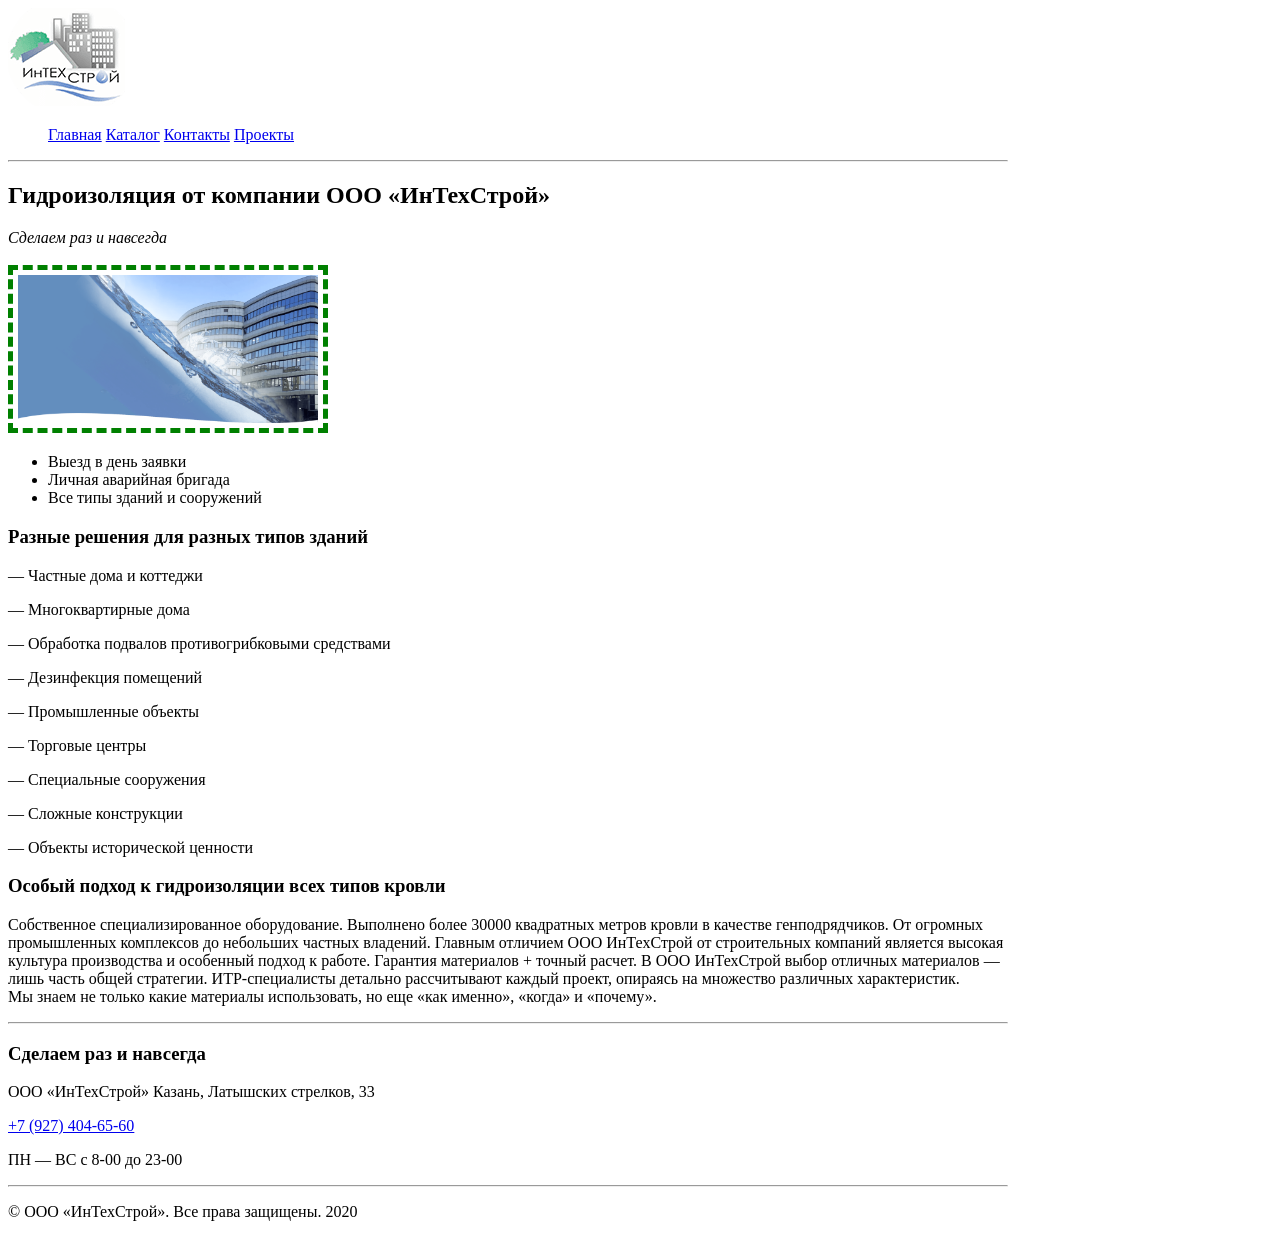
==== index.html @ 61615c21 "lesson02" ====
<!DOCTYPE html>
<html lang="ru">

<head>
    <meta charset="UTF-8">
    <title>ИнТехСтрой - Главная</title>
    <link rel="shortcut icon" href="img/sn_logo.png">
</head>

<body style="max-width: 1000px">
    <header class="header">
        <a href="https://pro-gidroizolyaciya.ru/" target="_blank"><img src="img/sn_logo.png" title="Компания ИнТехСтрой" alt="Компания ИнТехСтрой"></a>
        <ul>
            <li3><a href="index.html">Главная</a></li3>
            <li3><a href="catalogue.html">Каталог</a></li3>
            <li3><a href="contacts.html">Контакты</a></li3>
            <li3><a href="https://r.a7e.ru/" target="_blank">Проекты</a></li3>
        </ul>
        <hr>
    </header>
    <section class="gidro">
        <h1>Гидроизоляция от компании ООО &laquo;ИнТехСтрой&raquo;</h1>
        <i>Сделаем раз и навсегда</i><br><br>
        <a href="img/bg_header.png" target="_blank"><img src="img/bg_header.png" alt="gidro" width="300px" style="border: 5px green dashed; padding: 5px"></a>
        <ul>
            <li>Выезд в&nbsp;день заявки</li>
            <li>Личная аварийная бригада</li>
            <li>Все типы зданий и&nbsp;сооружений</li>
        </ul>
    </section>
    <section class="decisions">
        <h3>Разные решения для разных типов зданий</h3>
        <p>&mdash;&nbsp;Частные дома и&nbsp;коттеджи</p>
        <p>&mdash;&nbsp;Многоквартирные дома</p>
        <p>&mdash;&nbsp;Обработка подвалов противогрибковыми средствами</p>
        <p>&mdash;&nbsp;Дезинфекция помещений</p>
        <p>&mdash;&nbsp;Промышленные объекты</p>
        <p>&mdash;&nbsp;Торговые центры</p>
        <p>&mdash;&nbsp;Специальные сооружения</p>
        <p>&mdash;&nbsp;Сложные конструкции</p>
        <p>&mdash;&nbsp;Объекты исторической ценности</p>
    </section>
    <section class="approach">
        <h3>Особый подход к&nbsp;гидроизоляции всех типов кровли</h3>
        <p>Собственное специализированное оборудование. Выполнено более 30000 квадратных метров кровли в&nbsp;качестве генподрядчиков. От&nbsp;огромных промышленных комплексов до&nbsp;небольших частных владений. Главным отличием ООО ИнТехСтрой от&nbsp;строительных компаний является высокая культура производства и&nbsp;особенный подход к&nbsp;работе. Гарантия материалов + точный расчет. В&nbsp;ООО ИнТехСтрой выбор отличных материалов&nbsp;&mdash; лишь часть общей стратегии. ИТР-специалисты детально рассчитывают каждый проект, опираясь на&nbsp;множество различных характеристик. Мы&nbsp;знаем не&nbsp;только какие материалы использовать, но&nbsp;еще &laquo;как именно&raquo;, &laquo;когда&raquo; и&nbsp;&laquo;почему&raquo;.</p>
    </section>
    <hr>
    <footer class="footer" id="6">
        <h3>Сделаем раз и&nbsp;навсегда</h3>
        <p>ООО &laquo;ИнТехСтрой&raquo; Казань, Латышских стрелков, 33</p> <a class="tel_number" href="tel:+7 (927) 404-65-60">+7 (927) 404-65-60</a>
        <p>ПН&nbsp;&mdash; ВС&nbsp;с&nbsp;8-00 до&nbsp;23-00</p>
        <hr>
        <p>&copy;&nbsp;ООО &laquo;ИнТехСтрой&raquo;. Все права защищены.&nbsp;2020</p>
    </footer>
</body>

</html>
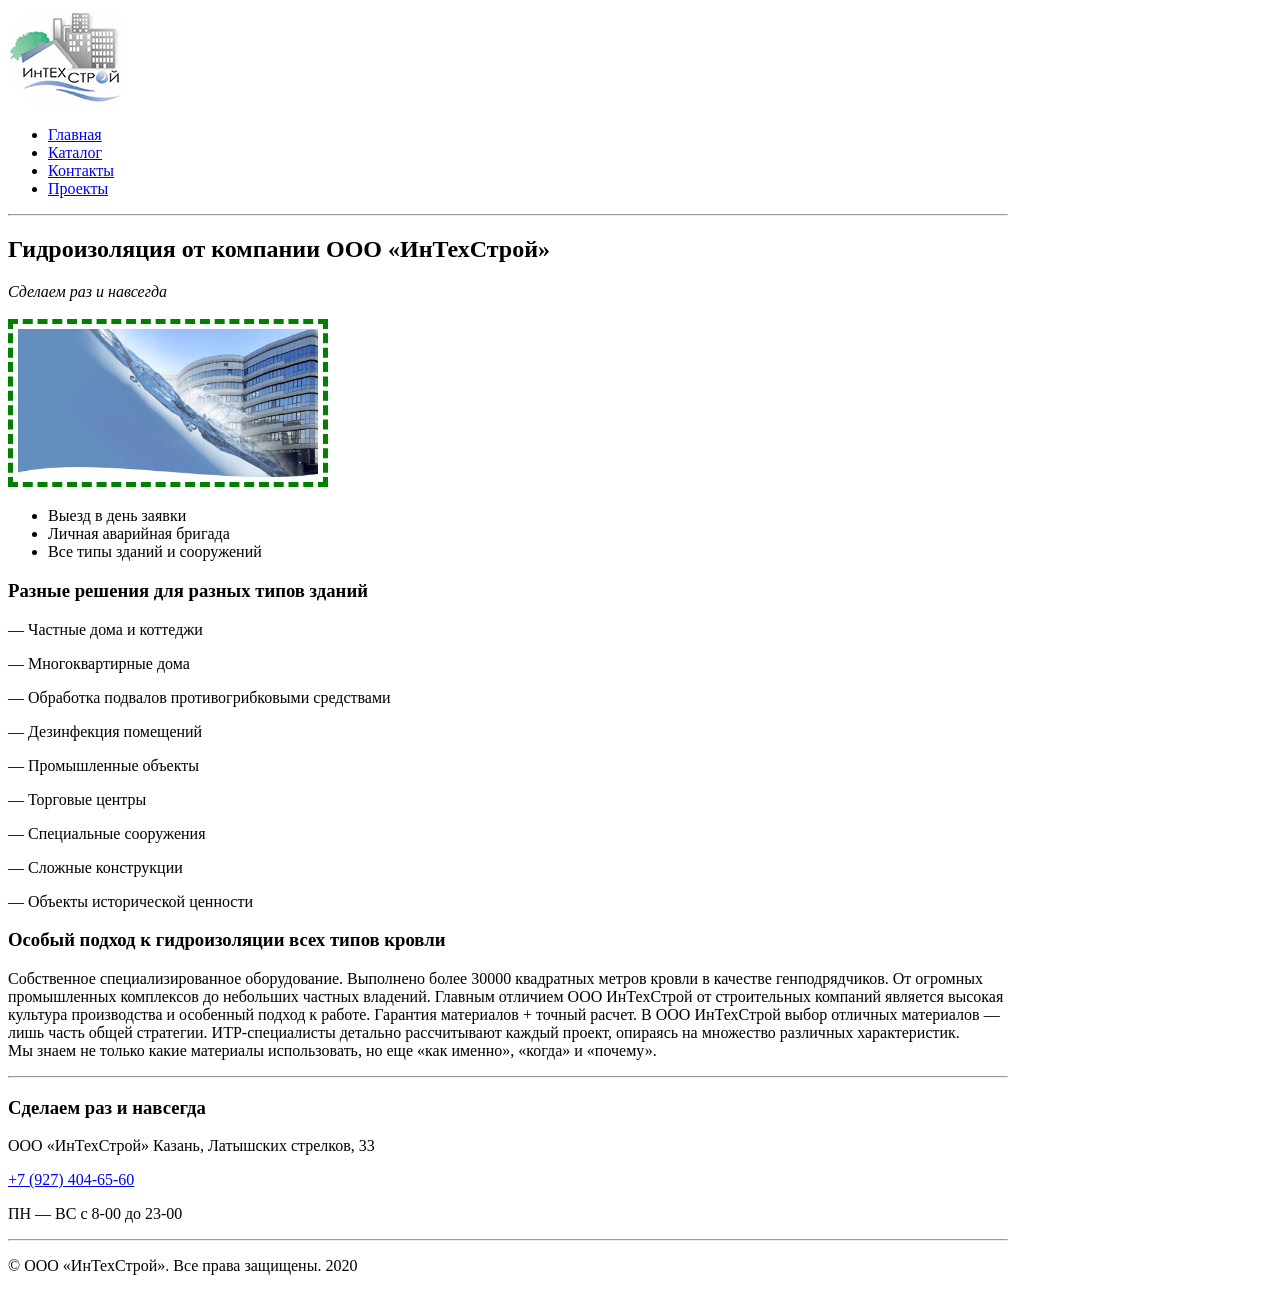
==== commit e8f2aab8: "tasks for lesson02" ====
--- a/index.html
+++ b/index.html
@@ -11,10 +11,10 @@
     <header class="header">
         <a href="https://pro-gidroizolyaciya.ru/" target="_blank"><img src="img/sn_logo.png" title="Компания ИнТехСтрой" alt="Компания ИнТехСтрой"></a>
         <ul>
-            <li3><a href="index.html">Главная</a></li3>
-            <li3><a href="catalogue.html">Каталог</a></li3>
-            <li3><a href="contacts.html">Контакты</a></li3>
-            <li3><a href="https://r.a7e.ru/" target="_blank">Проекты</a></li3>
+            <li><a href="index.html">Главная</a></li>
+            <li><a href="catalogue.html">Каталог</a></li>
+            <li><a href="contacts.html">Контакты</a></li>
+            <li><a href="https://r.a7e.ru/" target="_blank">Проекты</a></li>
         </ul>
         <hr>
     </header>
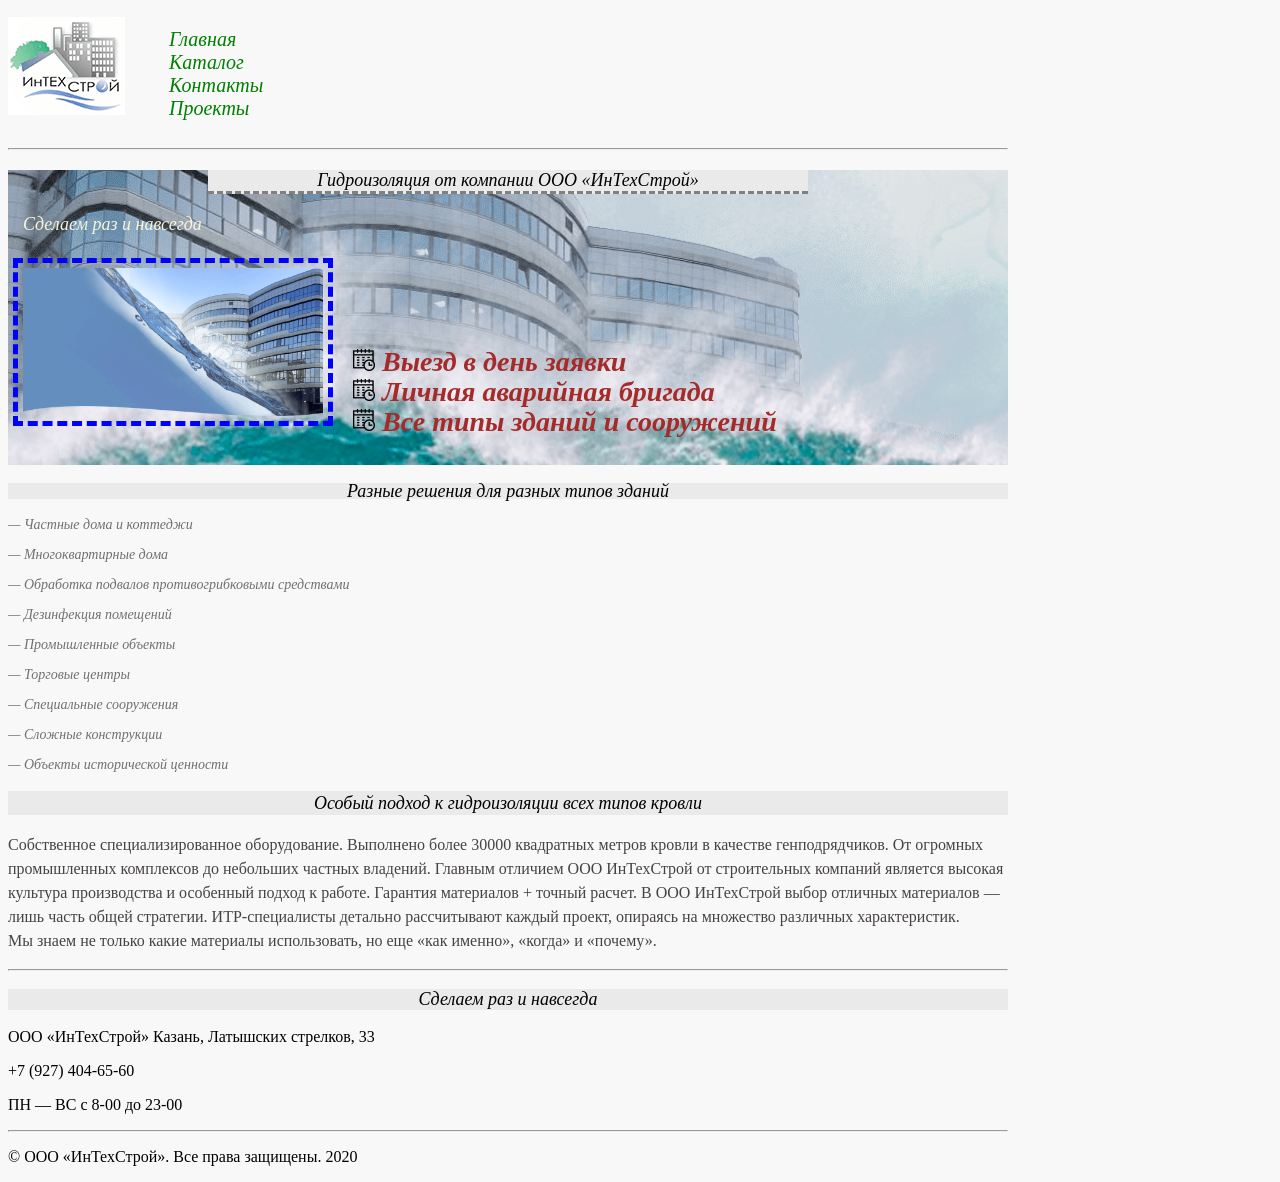
==== commit 351006c6: "tasks for lesson03" ====
--- a/index.html
+++ b/index.html
@@ -5,12 +5,13 @@
     <meta charset="UTF-8">
     <title>ИнТехСтрой - Главная</title>
     <link rel="shortcut icon" href="img/sn_logo.png">
+    <link rel="stylesheet" href="css/style.css">
 </head>
 
-<body style="max-width: 1000px">
+<body>
     <header class="header">
-        <a href="https://pro-gidroizolyaciya.ru/" target="_blank"><img src="img/sn_logo.png" title="Компания ИнТехСтрой" alt="Компания ИнТехСтрой"></a>
-        <ul>
+        <a class="logo" href="https://pro-gidroizolyaciya.ru/" target="_blank"><img src="img/sn_logo.png" title="Компания ИнТехСтрой" alt="Компания ИнТехСтрой"></a>
+        <ul class="menu">
             <li><a href="index.html">Главная</a></li>
             <li><a href="catalogue.html">Каталог</a></li>
             <li><a href="contacts.html">Контакты</a></li>
@@ -21,7 +22,7 @@
     <section class="gidro">
         <h1>Гидроизоляция от компании ООО &laquo;ИнТехСтрой&raquo;</h1>
         <i>Сделаем раз и навсегда</i><br><br>
-        <a href="img/bg_header.png" target="_blank"><img src="img/bg_header.png" alt="gidro" width="300px" style="border: 5px green dashed; padding: 5px"></a>
+        <a href="img/bg_header.png" target="_blank"><img src="img/bg_header.png" alt="gidro" width="300px" ></a>
         <ul>
             <li>Выезд в&nbsp;день заявки</li>
             <li>Личная аварийная бригада</li>
@@ -44,6 +45,7 @@
         <h3>Особый подход к&nbsp;гидроизоляции всех типов кровли</h3>
         <p>Собственное специализированное оборудование. Выполнено более 30000 квадратных метров кровли в&nbsp;качестве генподрядчиков. От&nbsp;огромных промышленных комплексов до&nbsp;небольших частных владений. Главным отличием ООО ИнТехСтрой от&nbsp;строительных компаний является высокая культура производства и&nbsp;особенный подход к&nbsp;работе. Гарантия материалов + точный расчет. В&nbsp;ООО ИнТехСтрой выбор отличных материалов&nbsp;&mdash; лишь часть общей стратегии. ИТР-специалисты детально рассчитывают каждый проект, опираясь на&nbsp;множество различных характеристик. Мы&nbsp;знаем не&nbsp;только какие материалы использовать, но&nbsp;еще &laquo;как именно&raquo;, &laquo;когда&raquo; и&nbsp;&laquo;почему&raquo;.</p>
     </section>
+
     <hr>
     <footer class="footer" id="6">
         <h3>Сделаем раз и&nbsp;навсегда</h3>
--- a/css/style.css
+++ b/css/style.css
@@ -0,0 +1,125 @@
+body {
+    max-width: 1000px;
+    background: #f8f8f8;
+}
+
+a {
+    text-decoration: none;
+    color: inherit
+}
+
+a:hover {
+    color: brown;
+    transition-duration: 0.3s;
+}
+
+.logo img {
+    background: white;
+}
+
+.menu {
+    color: green;
+    list-style-type: none;
+    font-family: fantasy;
+    font-style: italic;
+    font-size: 20px;
+    display: inline-block;
+}
+
+.gidro ul {
+    font-style: normal;
+}
+
+h1,
+h2,
+h3 {
+    color: black;
+    font-size: 18px;
+    font-style: italic;
+    font-weight: 400;
+    background: #eaeaea;
+    text-align: center;
+}
+
+
+img[alt="gidro"] {
+    border: 5px blue dashed;
+    padding: 5px;
+    height: 100%;
+    margin: 5px
+}
+
+.gidro {
+    background: url(../img/footer_bg.png) no-repeat -490px -450px fixed #E8E9E9;
+    width: 100%;
+}
+
+.gidro h1 {
+    border-bottom: 3px gray dashed;
+    width: 60%;
+    margin: 2% auto;
+}
+
+.gidro i {
+    font-size: 18px;
+    padding-left: 15px;
+    font-weight: 400;
+    color: beige;
+}
+
+.gidro ul {
+    display: inline-block;
+    color: brown;
+    font-size: 28px;
+    font-weight: 800;
+    font-style: italic;
+    line-height: 30px;
+    list-style-image: url(../img/timetable.png)
+}
+
+.decisions {
+    color: #707070;
+    font-size: 14px;
+    font-style: italic;
+    line-height: 16px;
+}
+
+.approach,
+.catalogue-page {
+    color: #484343;
+    font-size: 16px;
+    font-weight: 400;
+    line-height: 24px;
+    text-align: left;
+}
+
+input {
+    margin: 5px 0
+}
+
+input[type="text"] {
+    height: 1.5em;
+    width: 15em;
+}
+
+input[type="text"],
+textarea {
+    color: green;
+    font-size: 14px;
+    font-weight: 400;
+    line-height: 16px;
+    padding: 0.2em 0.3em;
+}
+
+.contacts {
+    background: white;
+}
+
+.catalogue div {
+    display: flex;
+    
+}
+
+.catalogue figure {
+    margin-left: 0;
+}
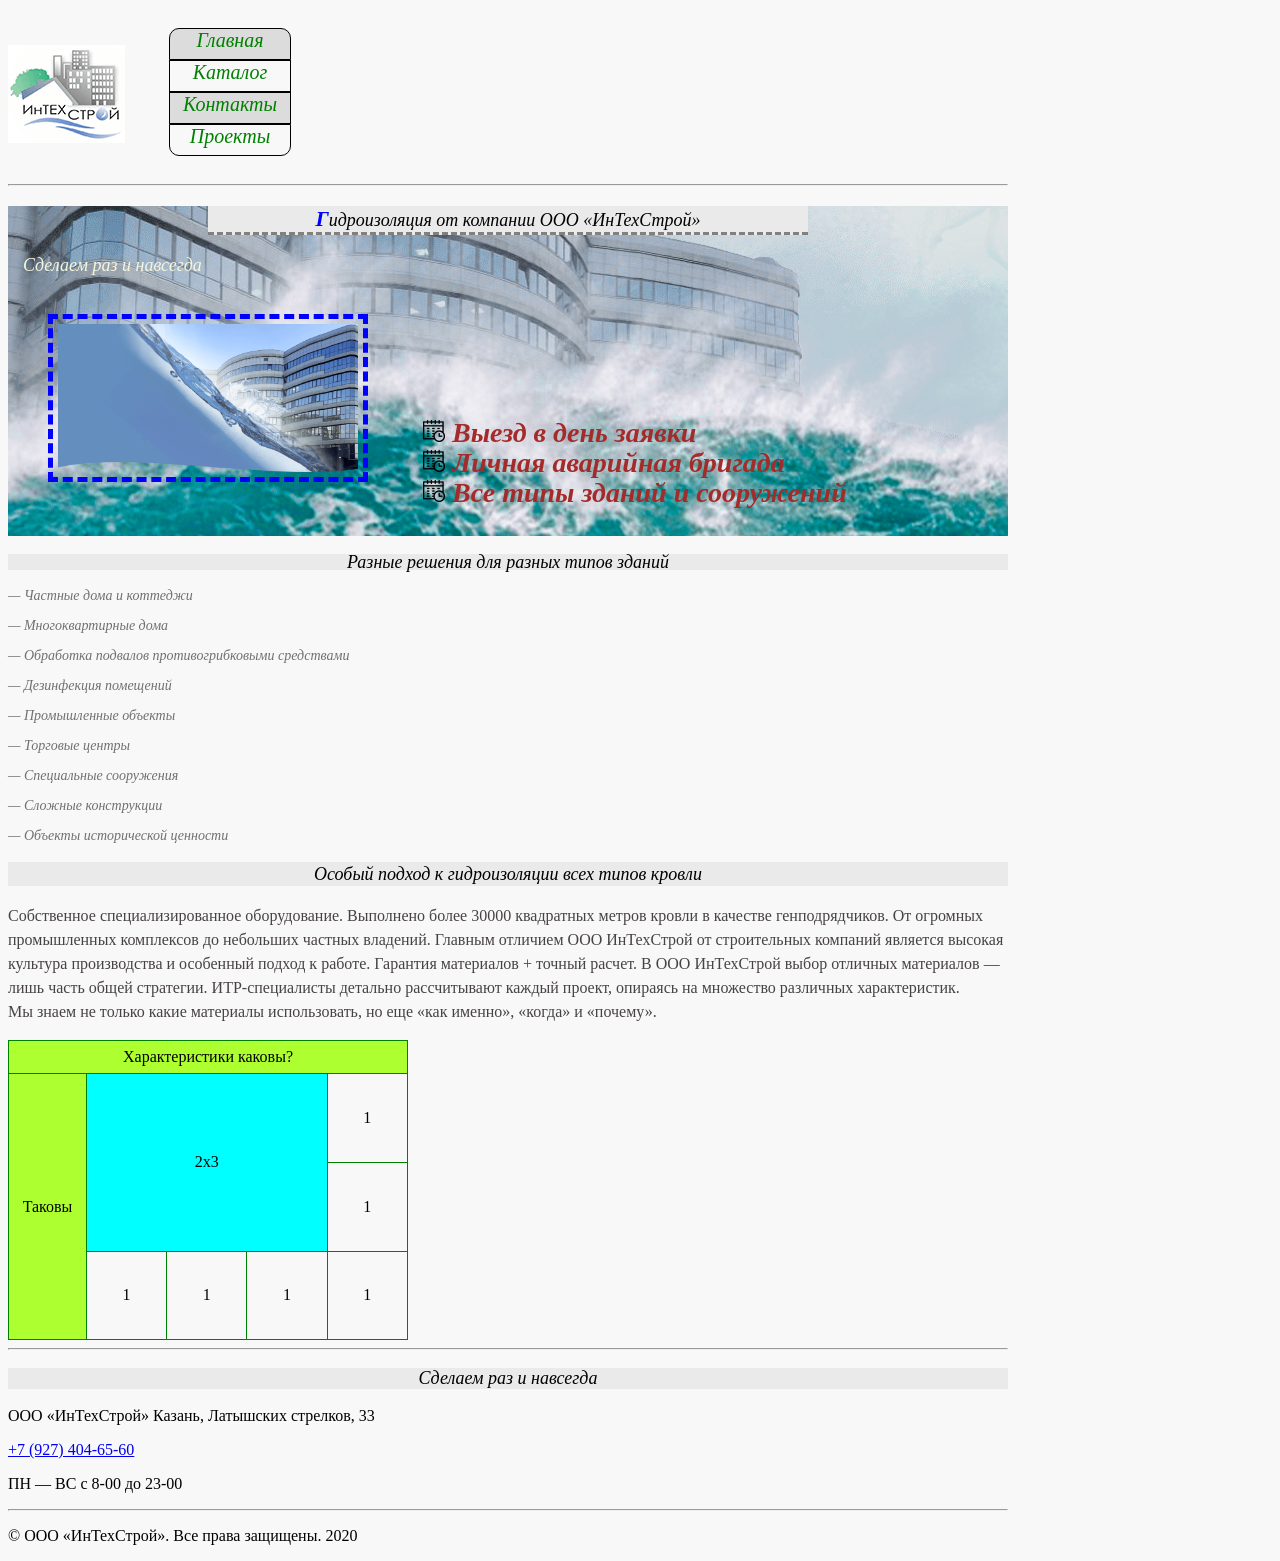
==== commit 8cc3f57a: "lesson04" ====
--- a/index.html
+++ b/index.html
@@ -20,8 +20,8 @@
         <hr>
     </header>
     <section class="gidro">
-        <h1>Гидроизоляция от компании ООО &laquo;ИнТехСтрой&raquo;</h1>
-        <i>Сделаем раз и навсегда</i><br><br>
+        <h1 class="text-decor">Гидроизоляция от компании ООО &laquo;ИнТехСтрой&raquo;</h1>
+        <i class="text-decor">Сделаем раз и навсегда</i><br><br>
         <a href="img/bg_header.png" target="_blank"><img src="img/bg_header.png" alt="gidro" width="300px" ></a>
         <ul>
             <li>Выезд в&nbsp;день заявки</li>
@@ -45,6 +45,27 @@
         <h3>Особый подход к&nbsp;гидроизоляции всех типов кровли</h3>
         <p>Собственное специализированное оборудование. Выполнено более 30000 квадратных метров кровли в&nbsp;качестве генподрядчиков. От&nbsp;огромных промышленных комплексов до&nbsp;небольших частных владений. Главным отличием ООО ИнТехСтрой от&nbsp;строительных компаний является высокая культура производства и&nbsp;особенный подход к&nbsp;работе. Гарантия материалов + точный расчет. В&nbsp;ООО ИнТехСтрой выбор отличных материалов&nbsp;&mdash; лишь часть общей стратегии. ИТР-специалисты детально рассчитывают каждый проект, опираясь на&nbsp;множество различных характеристик. Мы&nbsp;знаем не&nbsp;только какие материалы использовать, но&nbsp;еще &laquo;как именно&raquo;, &laquo;когда&raquo; и&nbsp;&laquo;почему&raquo;.</p>
     </section>
+    <section>
+        <table class="table">
+            <tr>
+                <td class="table-menu" colspan="5">Характеристики каковы?</td>
+            </tr>
+            <tr>
+                <td class="table-vmenu" rowspan="3">Таковы</td>
+                <td class="table-merge" colspan="3" rowspan="2">2x3</td>
+                <td>1</td>
+            </tr>
+            <tr>
+                <td>1</td>
+            </tr>
+            <tr>
+                <td>1</td>
+                <td>1</td>
+                <td>1</td>
+                <td>1</td>
+            </tr>
+        </table>
+    </section>
 
     <hr>
     <footer class="footer" id="6">
--- a/css/style.css
+++ b/css/style.css
@@ -3,32 +3,72 @@
     background: #f8f8f8;
 }
 
-a {
-    text-decoration: none;
-    color: inherit
-}
-
-a:hover {
-    color: brown;
-    transition-duration: 0.3s;
-}
-
+
+/*Главная*/
 .logo img {
     background: white;
 }
 
 .menu {
     color: green;
-    list-style-type: none;
     font-family: fantasy;
     font-style: italic;
     font-size: 20px;
     display: inline-block;
 }
 
-.gidro ul {
-    font-style: normal;
-}
+.menu li {
+    width: 120px;
+    height: 30px;
+    list-style-type: none;
+    border: 1px solid #000;
+    text-align: center;
+    transition-duration: 0.3s;
+}
+
+.menu li:first-child {
+    border-top-left-radius: 10px;
+    border-top-right-radius: 10px
+}
+
+.menu li:last-child {
+    border-bottom-left-radius: 10px;
+    border-bottom-right-radius: 10px
+}
+
+.menu li:nth-child(2n-1) {
+    background-color: gainsboro;
+}
+
+.menu li:hover {
+    background-color:antiquewhite;
+}
+
+.menu li:not(:last-child):hover::after {
+    content: " >>";
+    color: red;
+    font-size: 23px;
+}
+
+.menu li:last-child:hover::before {
+    content: " >>";
+    color: red;
+    font-size: 23px;
+}
+
+.menu li a, .catalogue figure a, .catalogue-page a {
+    text-decoration: none;
+    color: inherit;
+    transition-duration: 0.3s;
+}
+
+.menu li a:hover, .catalogue figure a:hover, .catalogue-page a:hover {
+    color: brown;
+}
+
+.menu li a:active, .catalogue figure a:active {
+    color: salmon
+} 
 
 h1,
 h2,
@@ -43,10 +83,16 @@
 
 
 img[alt="gidro"] {
-    border: 5px blue dashed;
+    outline: 5px blue dashed;
     padding: 5px;
     height: 100%;
-    margin: 5px
+    margin: 25px 45px;
+    transition: 0.1s;
+}
+
+.gidro img:hover {
+    transform: scale(1.2);
+    outline-width: 0px;
 }
 
 .gidro {
@@ -65,6 +111,12 @@
     padding-left: 15px;
     font-weight: 400;
     color: beige;
+}
+
+.text-decor::first-letter {
+    font-size: 22px;
+    color:blue;
+    font-weight: 800;
 }
 
 .gidro ul {
@@ -93,33 +145,84 @@
     text-align: left;
 }
 
-input {
+.table {
+    border: 1px solid red;
+    width: 400px;
+    height: 300px;
+    border-spacing: 10px;
+    border-collapse: collapse; /*при collapse spacing перествёт работать*/
+}
+
+.table td {
+    border: 1px solid green;
+    vertical-align: middle;
+    text-align: center;
+}
+
+.table-menu {
+    background-color: greenyellow;
+    height: 30px;
+}
+
+.table-vmenu {
+    background-color: greenyellow;
+    width: 75px;
+}
+.table-merge {
+    background-color:aqua;
+}
+/*Главная*/
+
+/*Каталог*/
+.catalogue div {
+    display: flex;
+}
+
+.catalogue figure {
+    margin-left: 0;
+}
+
+.catalogue img, .catalogue-page img {
+    outline: 5px solid green;
+    transition-duration: 0.2s;
+}
+
+.catalogue img:hover, .catalogue-page img:hover {
+    outline-width: 0;
+}
+
+.catalogue-page p::first-letter {
+    font-size: 22px;
+    color: brown;
+    font-weight: 800;
+}
+/*Каталог*/
+
+/*Контакты*/
+.contacts-user input {
     margin: 5px 0
 }
 
-input[type="text"] {
+.contacts-user input[type="text"] {
     height: 1.5em;
     width: 15em;
 }
 
-input[type="text"],
-textarea {
+.contacts-user input[type="text"],
+.contacts-user textarea {
     color: green;
     font-size: 14px;
     font-weight: 400;
     line-height: 16px;
     padding: 0.2em 0.3em;
+    text-transform: capitalize;
+}
+
+.contacts-user input[type="text"]:focus, .contacts-user textarea:focus {
+    background-color:aquamarine;
 }
 
 .contacts {
     background: white;
 }
-
-.catalogue div {
-    display: flex;
-    
-}
-
-.catalogue figure {
-    margin-left: 0;
-}+/*Контакты*/
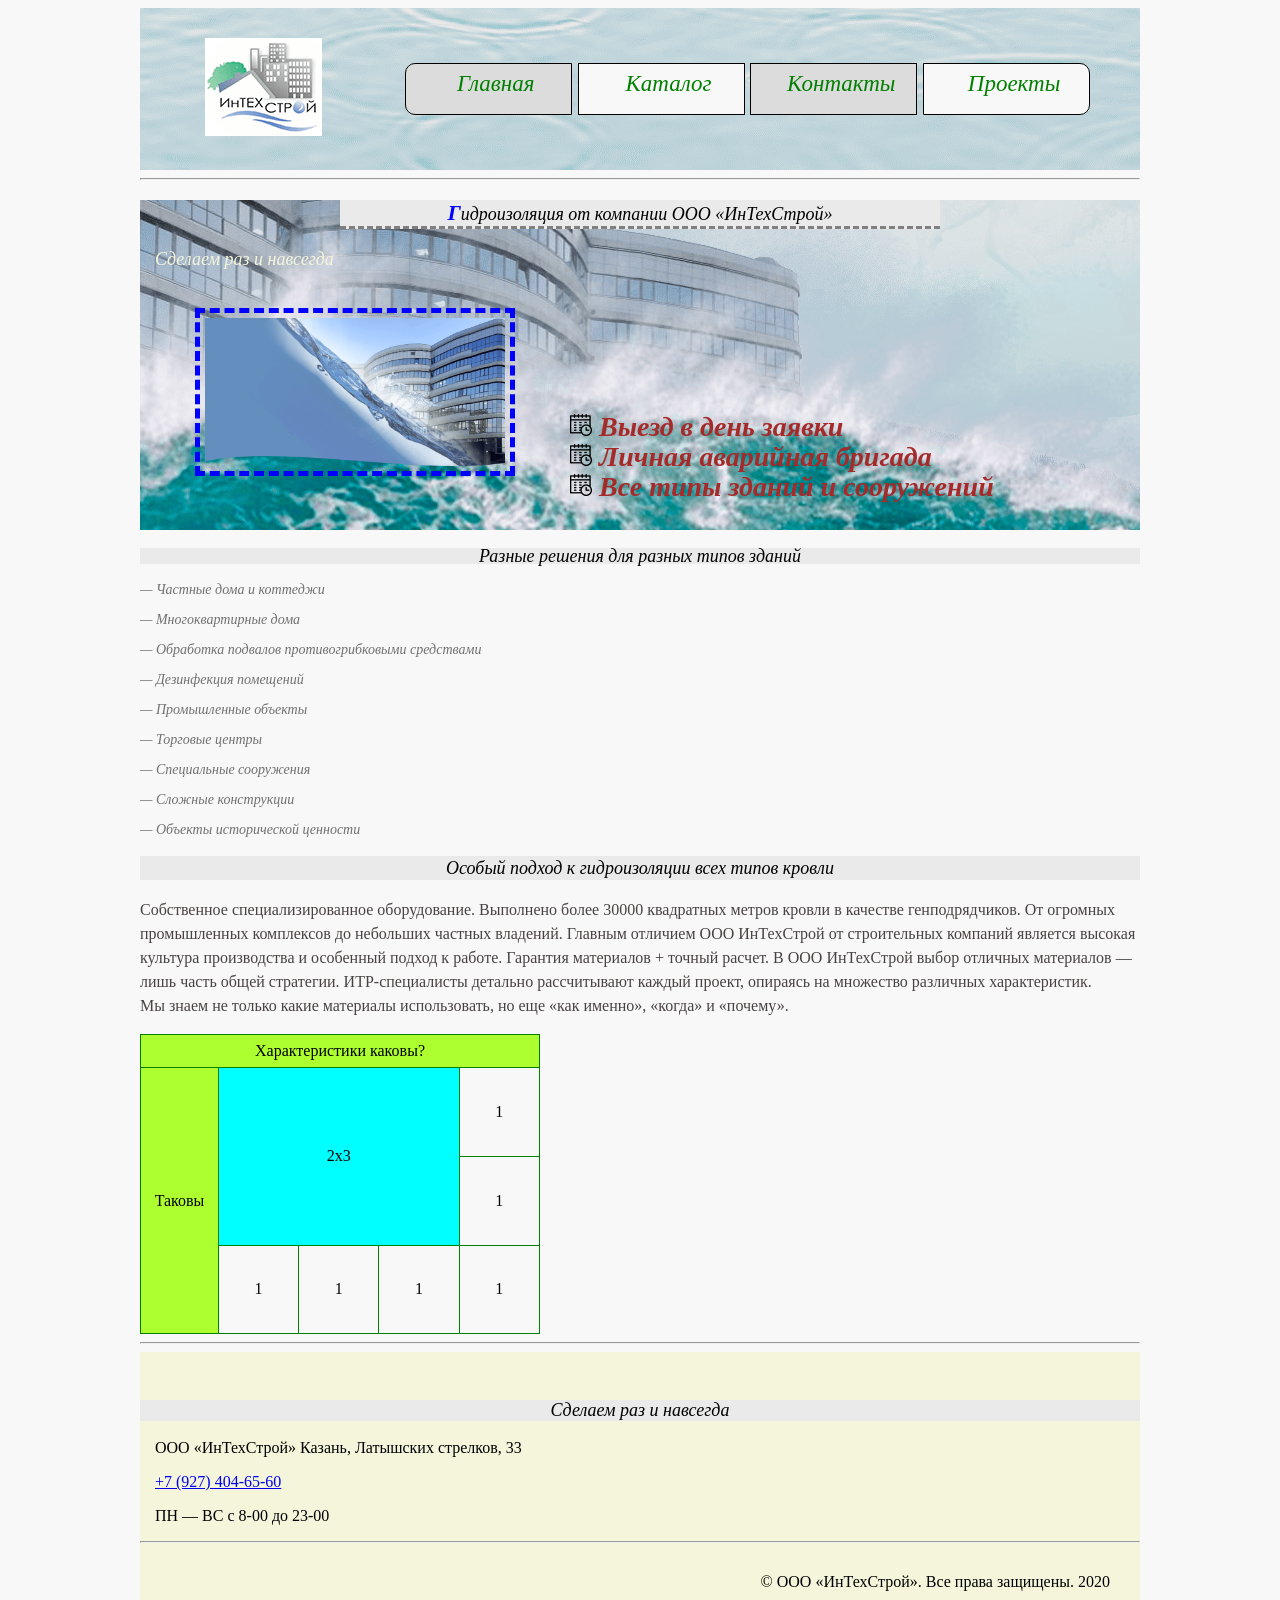
==== commit 1f931261: "lesson05" ====
--- a/index.html
+++ b/index.html
@@ -5,76 +5,89 @@
     <meta charset="UTF-8">
     <title>ИнТехСтрой - Главная</title>
     <link rel="shortcut icon" href="img/sn_logo.png">
-    <link rel="stylesheet" href="css/style.css">
+    <link rel="stylesheet" href="css/style.css?ver=5">
 </head>
 
 <body>
-    <header class="header">
-        <a class="logo" href="https://pro-gidroizolyaciya.ru/" target="_blank"><img src="img/sn_logo.png" title="Компания ИнТехСтрой" alt="Компания ИнТехСтрой"></a>
-        <ul class="menu">
-            <li><a href="index.html">Главная</a></li>
-            <li><a href="catalogue.html">Каталог</a></li>
-            <li><a href="contacts.html">Контакты</a></li>
-            <li><a href="https://r.a7e.ru/" target="_blank">Проекты</a></li>
-        </ul>
+    <div class="container">
+        <header class="header">
+            <a class="logo" href="https://pro-gidroizolyaciya.ru/" target="_blank"><img src="img/sn_logo.png" title="Компания ИнТехСтрой" alt="Компания ИнТехСтрой"></a>
+            <ul class="menu">
+                <li><a href="index.html">
+                        <div>Главная</div>
+                    </a></li>
+                <li><a href="catalogue.html">
+                        <div>Каталог</div>
+                    </a>
+                    <ul class="menu-add">
+                        <li><a href="catalogue/page-1.html">Межблочные швы</a></li>
+                        <li><a href="catalogue/page-2.html">Кирпичная кладка</a></li>
+                        <li><a href="catalogue/page-3.html">Ввод коммуникация</a></li>
+                    </ul>
+                </li>
+                <li><a href="contacts.html">
+                        <div>Контакты</div>
+                    </a></li>
+                <li><a href="https://r.a7e.ru/" target="_blank">
+                        <div>Проекты</div>
+                    </a></li>
+            </ul>
+        </header>
         <hr>
-    </header>
-    <section class="gidro">
-        <h1 class="text-decor">Гидроизоляция от компании ООО &laquo;ИнТехСтрой&raquo;</h1>
-        <i class="text-decor">Сделаем раз и навсегда</i><br><br>
-        <a href="img/bg_header.png" target="_blank"><img src="img/bg_header.png" alt="gidro" width="300px" ></a>
-        <ul>
-            <li>Выезд в&nbsp;день заявки</li>
-            <li>Личная аварийная бригада</li>
-            <li>Все типы зданий и&nbsp;сооружений</li>
-        </ul>
-    </section>
-    <section class="decisions">
-        <h3>Разные решения для разных типов зданий</h3>
-        <p>&mdash;&nbsp;Частные дома и&nbsp;коттеджи</p>
-        <p>&mdash;&nbsp;Многоквартирные дома</p>
-        <p>&mdash;&nbsp;Обработка подвалов противогрибковыми средствами</p>
-        <p>&mdash;&nbsp;Дезинфекция помещений</p>
-        <p>&mdash;&nbsp;Промышленные объекты</p>
-        <p>&mdash;&nbsp;Торговые центры</p>
-        <p>&mdash;&nbsp;Специальные сооружения</p>
-        <p>&mdash;&nbsp;Сложные конструкции</p>
-        <p>&mdash;&nbsp;Объекты исторической ценности</p>
-    </section>
-    <section class="approach">
-        <h3>Особый подход к&nbsp;гидроизоляции всех типов кровли</h3>
-        <p>Собственное специализированное оборудование. Выполнено более 30000 квадратных метров кровли в&nbsp;качестве генподрядчиков. От&nbsp;огромных промышленных комплексов до&nbsp;небольших частных владений. Главным отличием ООО ИнТехСтрой от&nbsp;строительных компаний является высокая культура производства и&nbsp;особенный подход к&nbsp;работе. Гарантия материалов + точный расчет. В&nbsp;ООО ИнТехСтрой выбор отличных материалов&nbsp;&mdash; лишь часть общей стратегии. ИТР-специалисты детально рассчитывают каждый проект, опираясь на&nbsp;множество различных характеристик. Мы&nbsp;знаем не&nbsp;только какие материалы использовать, но&nbsp;еще &laquo;как именно&raquo;, &laquo;когда&raquo; и&nbsp;&laquo;почему&raquo;.</p>
-    </section>
-    <section>
-        <table class="table">
-            <tr>
-                <td class="table-menu" colspan="5">Характеристики каковы?</td>
-            </tr>
-            <tr>
-                <td class="table-vmenu" rowspan="3">Таковы</td>
-                <td class="table-merge" colspan="3" rowspan="2">2x3</td>
-                <td>1</td>
-            </tr>
-            <tr>
-                <td>1</td>
-            </tr>
-            <tr>
-                <td>1</td>
-                <td>1</td>
-                <td>1</td>
-                <td>1</td>
-            </tr>
-        </table>
-    </section>
-
-    <hr>
-    <footer class="footer" id="6">
-        <h3>Сделаем раз и&nbsp;навсегда</h3>
-        <p>ООО &laquo;ИнТехСтрой&raquo; Казань, Латышских стрелков, 33</p> <a class="tel_number" href="tel:+7 (927) 404-65-60">+7 (927) 404-65-60</a>
-        <p>ПН&nbsp;&mdash; ВС&nbsp;с&nbsp;8-00 до&nbsp;23-00</p>
+        <section class="gidro">
+            <h1 class="text-decor">Гидроизоляция от компании ООО &laquo;ИнТехСтрой&raquo;</h1>
+            <i class="text-decor">Сделаем раз и навсегда</i><br><br>
+            <a href="img/bg_header.png" target="_blank"><img src="img/bg_header.png" alt="gidro" width="300px"></a>
+            <ul>
+                <li>Выезд в&nbsp;день заявки</li>
+                <li>Личная аварийная бригада</li>
+                <li>Все типы зданий и&nbsp;сооружений</li>
+            </ul>
+        </section>
+        <section class="decisions">
+            <h3>Разные решения для разных типов зданий</h3>
+            <p>&mdash;&nbsp;Частные дома и&nbsp;коттеджи</p>
+            <p>&mdash;&nbsp;Многоквартирные дома</p>
+            <p>&mdash;&nbsp;Обработка подвалов противогрибковыми средствами</p>
+            <p>&mdash;&nbsp;Дезинфекция помещений</p>
+            <p>&mdash;&nbsp;Промышленные объекты</p>
+            <p>&mdash;&nbsp;Торговые центры</p>
+            <p>&mdash;&nbsp;Специальные сооружения</p>
+            <p>&mdash;&nbsp;Сложные конструкции</p>
+            <p>&mdash;&nbsp;Объекты исторической ценности</p>
+        </section>
+        <section class="approach">
+            <h3>Особый подход к&nbsp;гидроизоляции всех типов кровли</h3>
+            <p>Собственное специализированное оборудование. Выполнено более 30000 квадратных метров кровли в&nbsp;качестве генподрядчиков. От&nbsp;огромных промышленных комплексов до&nbsp;небольших частных владений. Главным отличием ООО ИнТехСтрой от&nbsp;строительных компаний является высокая культура производства и&nbsp;особенный подход к&nbsp;работе. Гарантия материалов + точный расчет. В&nbsp;ООО ИнТехСтрой выбор отличных материалов&nbsp;&mdash; лишь часть общей стратегии. ИТР-специалисты детально рассчитывают каждый проект, опираясь на&nbsp;множество различных характеристик. Мы&nbsp;знаем не&nbsp;только какие материалы использовать, но&nbsp;еще &laquo;как именно&raquo;, &laquo;когда&raquo; и&nbsp;&laquo;почему&raquo;.</p>
+        </section>
+        <section>
+            <table class="table">
+                <tr>
+                    <td class="table-menu" colspan="5">Характеристики каковы?</td>
+                </tr>
+                <tr>
+                    <td class="table-vmenu" rowspan="3">Таковы</td>
+                    <td class="table-merge" colspan="3" rowspan="2">2x3</td>
+                    <td>1</td>
+                </tr>
+                <tr>
+                    <td>1</td>
+                </tr>
+                <tr>
+                    <td>1</td>
+                    <td>1</td>
+                    <td>1</td>
+                    <td>1</td>
+                </tr>
+            </table>
+        </section>
         <hr>
-        <p>&copy;&nbsp;ООО &laquo;ИнТехСтрой&raquo;. Все права защищены.&nbsp;2020</p>
-    </footer>
-</body>
-
-</html>
+        <footer class="footer" id="6">
+            <h3>Сделаем раз и&nbsp;навсегда</h3>
+            <p>ООО &laquo;ИнТехСтрой&raquo; Казань, Латышских стрелков, 33</p> <a class="tel_number" href="tel:+7 (927) 404-65-60">+7 (927) 404-65-60</a>
+            <p>ПН&nbsp;&mdash; ВС&nbsp;с&nbsp;8-00 до&nbsp;23-00</p>
+            <hr>
+            <p class="footer-copy">&copy;&nbsp;ООО &laquo;ИнТехСтрой&raquo;. Все права защищены.&nbsp;2020</p>
+        </footer>
+    </div>
+</body></html>
--- a/css/style.css
+++ b/css/style.css
@@ -1,56 +1,111 @@
 body {
+    background: #f8f8f8;
+}
+
+.container {
     max-width: 1000px;
-    background: #f8f8f8;
-}
-
+    margin: 0 auto;
+    position: relative;
+}
 
 /*Главная*/
+.header {
+    display: flex;
+    box-sizing: border-box;
+    align-items: center;
+    justify-content: space-between;
+    padding: 3% 5%;
+    background: url(../img/gallery_bg.png) no-repeat -400px -410px fixed #E8E9E9;
+    width: 100%;
+    
+}
+
+.footer {
+    padding: 3% 0;
+    background-color:beige ;
+}
+
+.footer p, a {
+    margin-left: 15px
+}
+
+.footer-copy {
+    text-align: right;
+    margin: 3% 3% 0 0;
+}
+
+.logo {
+    display: inline-block;
+}
 .logo img {
     background: white;
+    transition: 0.3s;
+}
+
+.logo img:hover {
+    transform: scale(1.1);
+    border-radius: 25px;
 }
 
 .menu {
     color: green;
     font-family: fantasy;
     font-style: italic;
-    font-size: 20px;
-    display: inline-block;
+    font-size: 23px;
+    display: inline-block;
+    position: relative;
+    padding: 0;
 }
 
 .menu li {
-    width: 120px;
-    height: 30px;
     list-style-type: none;
     border: 1px solid #000;
     text-align: center;
     transition-duration: 0.3s;
+    display: inline-block;
+    padding: 0;
+}
+
+.menu li a {
+    display: inline-block;
+    width: 150px;
+    height: 50px;
+}
+
+.menu li a div {
+    padding-top: 7px;
+    display: inline-block
 }
 
 .menu li:first-child {
     border-top-left-radius: 10px;
-    border-top-right-radius: 10px
+    border-bottom-left-radius: 10px;
 }
 
 .menu li:last-child {
-    border-bottom-left-radius: 10px;
-    border-bottom-right-radius: 10px
+    border-bottom-right-radius: 10px;
+    border-top-right-radius: 10px;
 }
 
 .menu li:nth-child(2n-1) {
     background-color: gainsboro;
 }
 
+.menu li:nth-child(2n) {
+    background-color: #f8f8f8;
+}
+
 .menu li:hover {
     background-color:antiquewhite;
 }
 
-.menu li:not(:last-child):hover::after {
+.menu li:not(:last-child):hover div::after {
     content: " >>";
     color: red;
     font-size: 23px;
 }
 
-.menu li:last-child:hover::before {
+.menu li:last-child:hover div::before {
     content: " >>";
     color: red;
     font-size: 23px;
@@ -69,6 +124,25 @@
 .menu li a:active, .catalogue figure a:active {
     color: salmon
 } 
+
+.menu-add {
+    display: none;
+    position: absolute;
+    left: 0;
+}
+
+.menu-add li {
+    margin-top: 5px;
+}
+
+.menu-add li a {
+    width: 60%;
+    height: auto;
+}
+
+.menu li:nth-child(2):hover .menu-add {
+    display: block;
+}
 
 h1,
 h2,
@@ -176,10 +250,13 @@
 /*Каталог*/
 .catalogue div {
     display: flex;
+    justify-content: space-around;
 }
 
 .catalogue figure {
-    margin-left: 0;
+    margin: 0;
+    display: inline-block;
+    width: 100%;
 }
 
 .catalogue img, .catalogue-page img {
@@ -196,11 +273,35 @@
     color: brown;
     font-weight: 800;
 }
+
+.catalogue-page img {
+    float: left;
+    margin: 3%;
+}
+
+.catalogue-page button {
+    padding: 5px 10px;
+    border-radius: 5px;
+}
+
+.catalogue-page button:hover{
+    background-color: brown;
+}
+
+.catalogue-page button:active{
+    background: red;
+    font-weight: 600;
+}
+
+hr {
+    clear: both
+}
 /*Каталог*/
 
 /*Контакты*/
 .contacts-user input {
-    margin: 5px 0
+    margin: 5px 0;
+    border-radius: 7px;
 }
 
 .contacts-user input[type="text"] {
@@ -225,4 +326,9 @@
 .contacts {
     background: white;
 }
+
+.contacts iframe {
+    width: 100%;
+    height: 374px;
+}
 /*Контакты*/
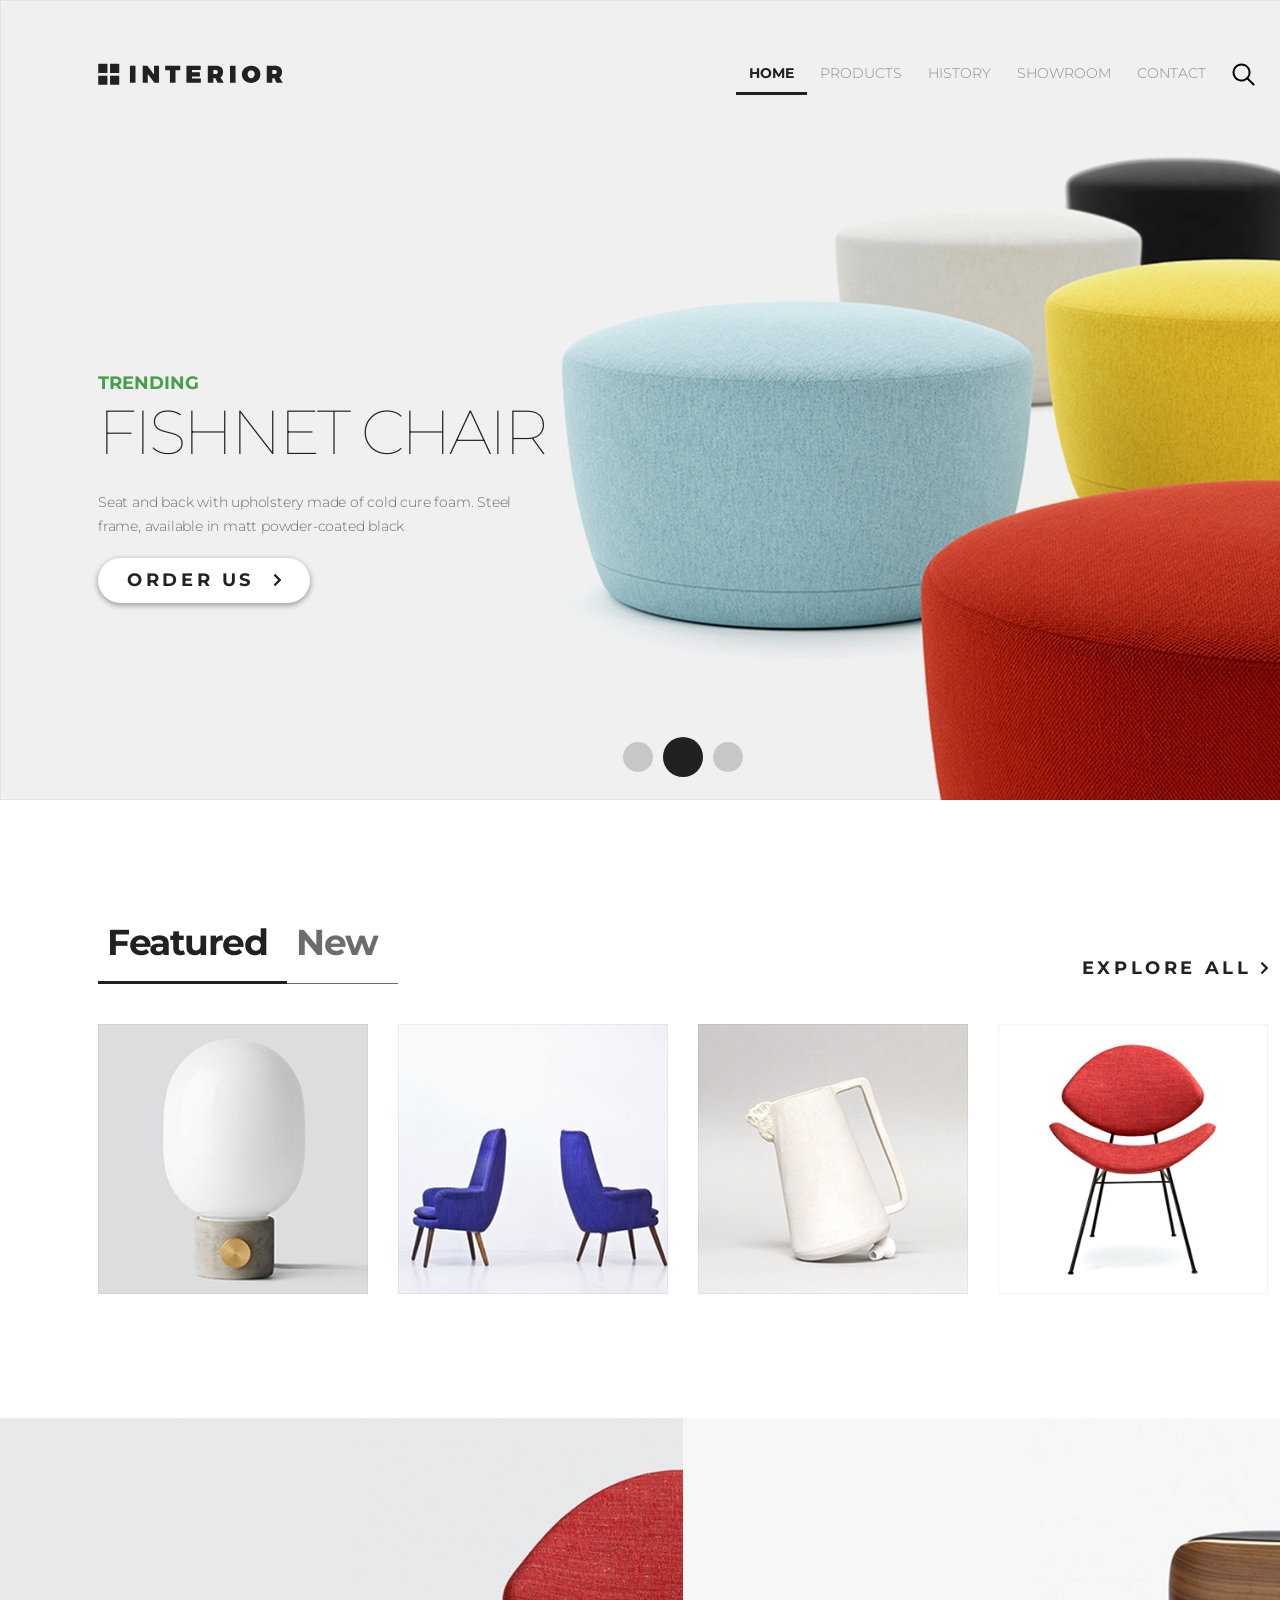
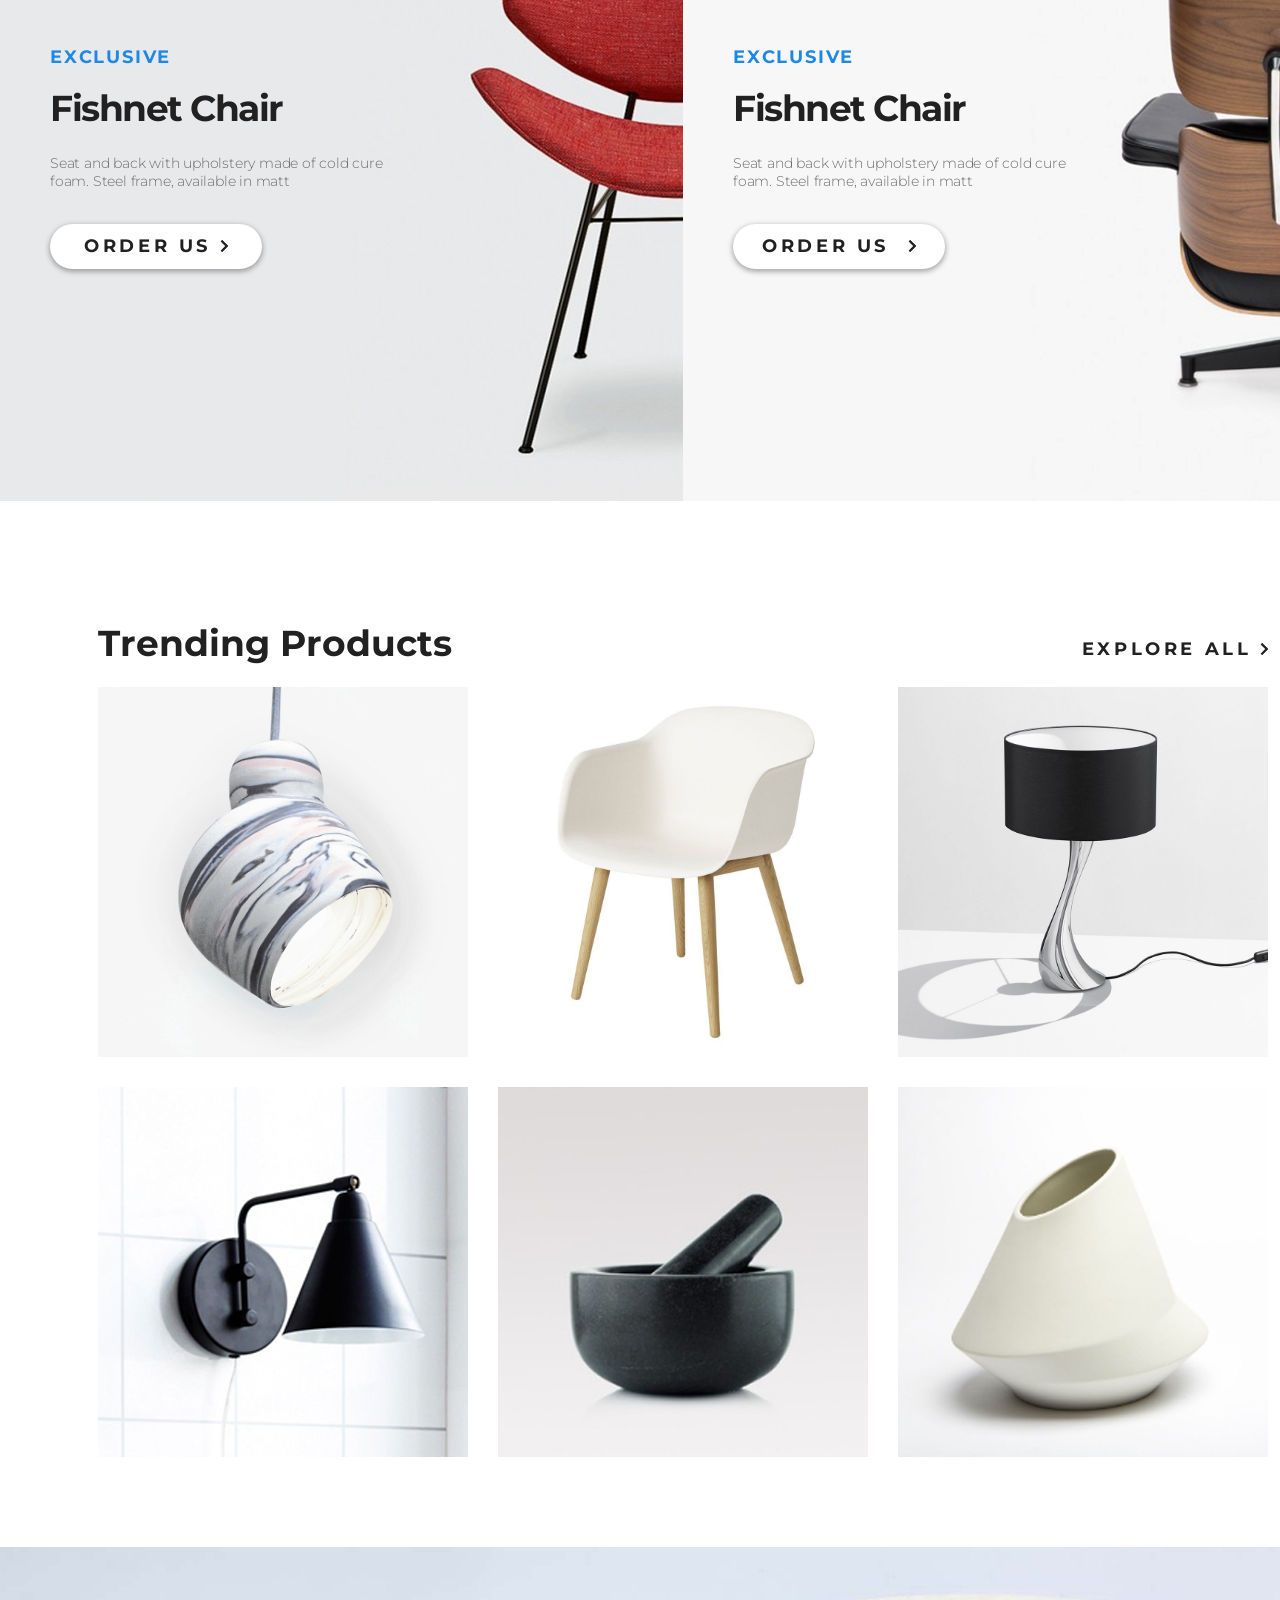
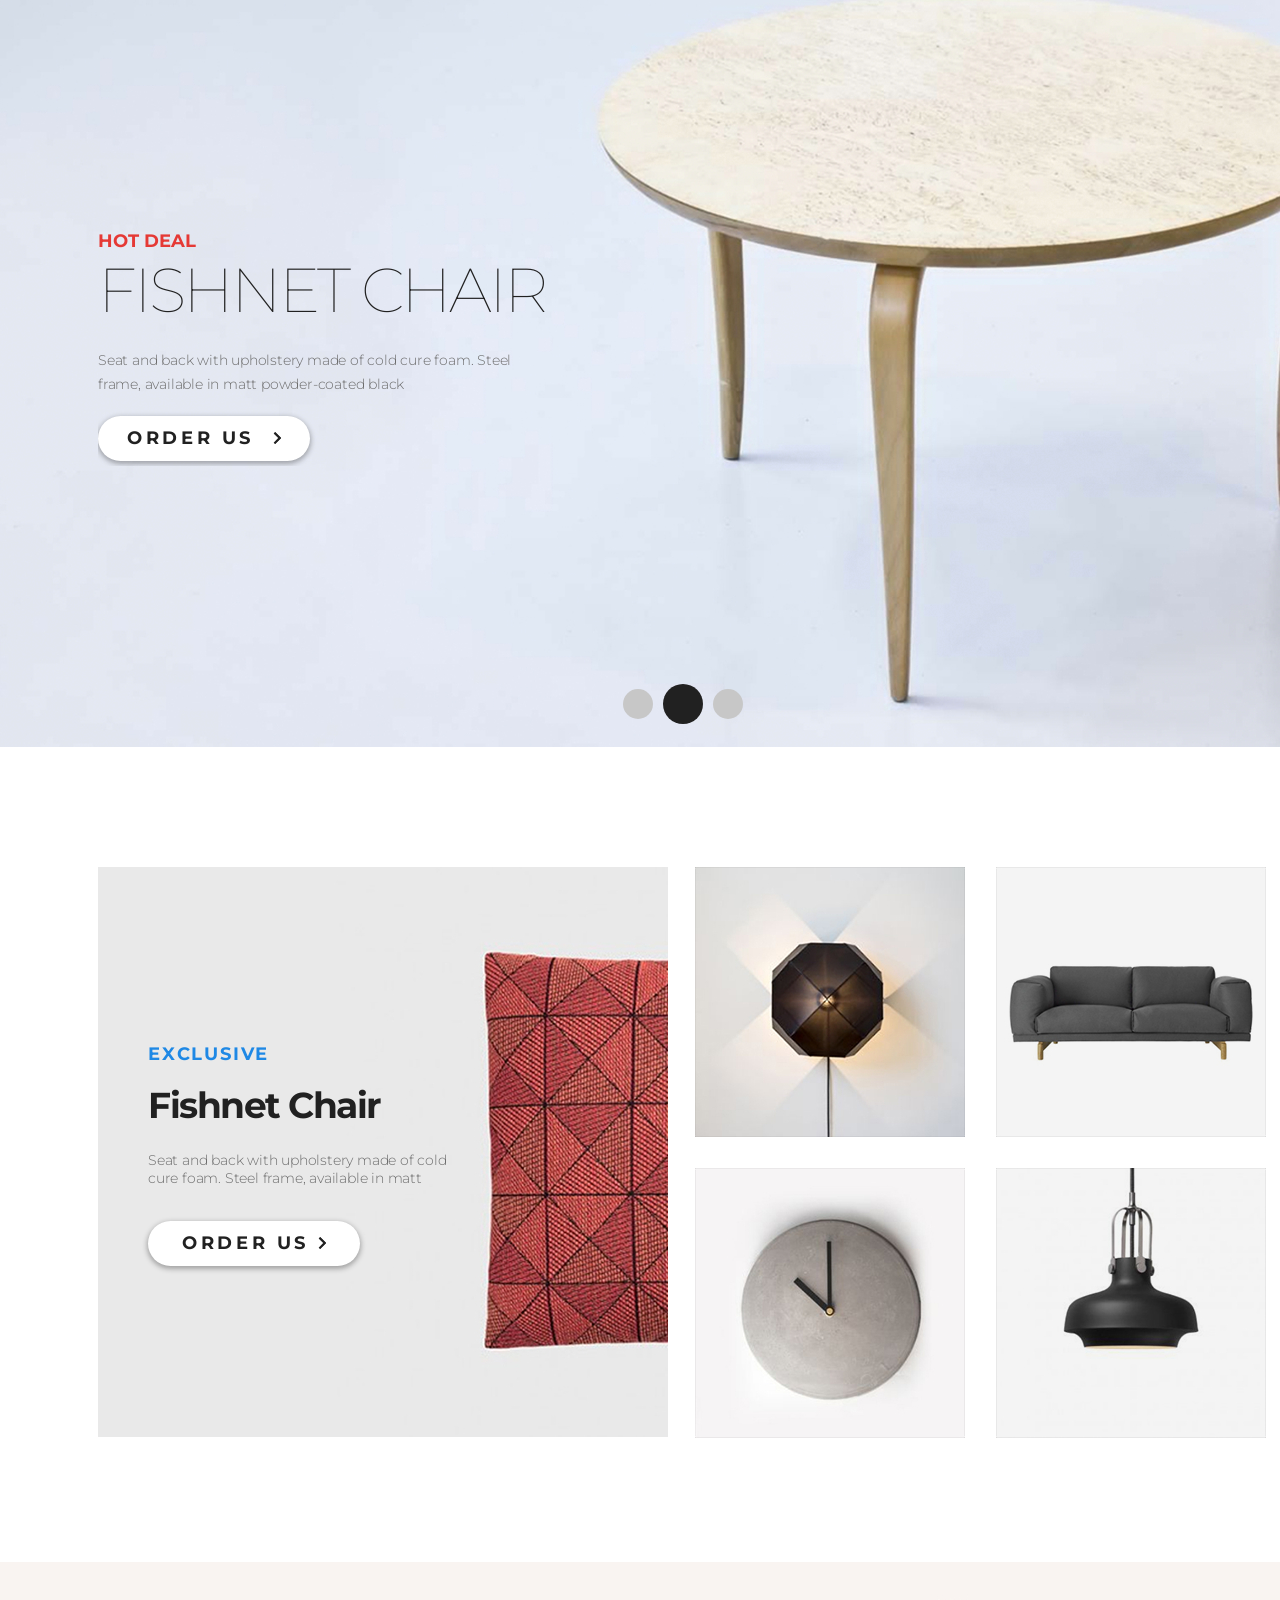
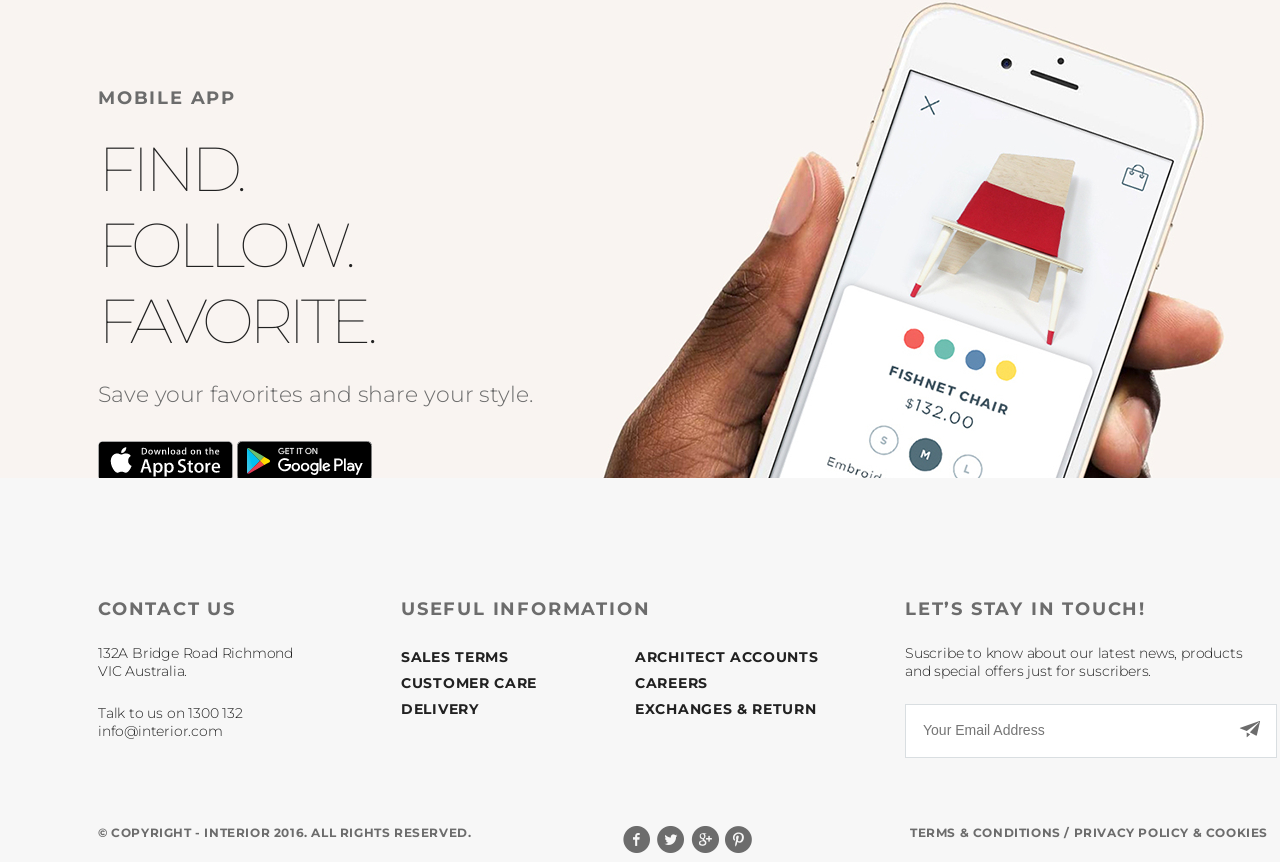
==== commit e0da5375: "tasks for lesson06" ====
--- a/index.html
+++ b/index.html
@@ -1,93 +1,181 @@
 <!DOCTYPE html>
-<html lang="ru">
+<html lang="en">
 
 <head>
     <meta charset="UTF-8">
-    <title>ИнТехСтрой - Главная</title>
-    <link rel="shortcut icon" href="img/sn_logo.png">
-    <link rel="stylesheet" href="css/style.css?ver=5">
+    <title>INTERIOR</title>
+    <link href="https://fonts.googleapis.com/css2?family=Montserrat:wght@100;300;400;700&display=swap" rel="stylesheet">
+    <link rel="stylesheet" href="fonts/icomoon/style.css">
+    <link rel="stylesheet" href="css/style.css">
+    <link rel="shortcut icon" href="img/product-41.jpg">
 </head>
 
 <body>
     <div class="container">
-        <header class="header">
-            <a class="logo" href="https://pro-gidroizolyaciya.ru/" target="_blank"><img src="img/sn_logo.png" title="Компания ИнТехСтрой" alt="Компания ИнТехСтрой"></a>
-            <ul class="menu">
-                <li><a href="index.html">
-                        <div>Главная</div>
+        <section class="slider padding-site">
+            <header class="header">
+                <a href="index.html"><img class="logo" src="img/logo.svg" alt="logo"></a>
+                <ul class="menu clearfix">
+                    <li class="menu_list"><a href="#" class="menu_link menu_link__aktive">HOME</a></li>
+                    <li class="menu_list"><a href="#" class="menu_link">PRODUCTS</a></li>
+                    <li class="menu_list"><a href="#" class="menu_link">HISTORY</a></li>
+                    <li class="menu_list"><a href="#" class="menu_link">SHOWROOM</a></li>
+                    <li class="menu_list"><a href="#" class="menu_link">CONTACT</a></li>
+                    <li class="menu_list"><a href="#" class="menu_link"><img src="img/search.svg" alt=""></a></li>
+                </ul>
+            </header>
+            <div class="slider_text">
+                <p class="slider_trending">TRENDING</p>
+                <h2 class="slider_h2">Fishnet Chair</h2>
+                <p class="slider_content">Seat and back with upholstery made of cold cure foam. Steel frame, available in matt powder-coated black</p>
+                <a href="#" class="button">Order Us
+                    <img class="arrow" src="img/arrow.svg" alt="arrow"></a>
+            </div>
+            <div class="pagination">
+                <a href="" class="circle"></a><a href="" class="circle circle__active"></a><a href="" class="circle"></a>
+            </div>
+        </section>
+        <section class="products padding-site clearfix">
+            <div class="products_header">
+                <ul class="products-menu">
+                    <li class="products-menu_list"><a href="" class="products-menu_link products-menu_link__aktive">Featured</a></li>
+                    <li class="products-menu_list"><a href="" class="products-menu_link">New</a></li>
+                </ul>
+                <a href="#" class="products-explore">explore all <img src="img/arrow.svg" alt=""></a>
+            </div>
+            <ul class="products_container">
+                <li class="products_list"><a href="#" class="products_link"><img src="img/product-1.jpg" alt="">
+                        <div class="products_list__hov">
+                            <img class="products_list__hov-img" src="img/arrow.svg" alt="">
+                            <h5 class="products_list__hov-h5">Fishnet Chair</h5>
+                            <p class="products_list__hov-p">Seat and back with upholstery made of cold cure foam</p>
+                        </div>
                     </a></li>
-                <li><a href="catalogue.html">
-                        <div>Каталог</div>
-                    </a>
-                    <ul class="menu-add">
-                        <li><a href="catalogue/page-1.html">Межблочные швы</a></li>
-                        <li><a href="catalogue/page-2.html">Кирпичная кладка</a></li>
-                        <li><a href="catalogue/page-3.html">Ввод коммуникация</a></li>
-                    </ul>
-                </li>
-                <li><a href="contacts.html">
-                        <div>Контакты</div>
+                <li class="products_list"><a href="#" class="products_link"><img src="img/product-2.jpg" alt="">
+                        <div class="products_list__hov">
+                            <img class="products_list__hov-img" src="img/arrow.svg" alt="">
+                            <h5 class="products_list__hov-h5">Fishnet Chair</h5>
+                            <p class="products_list__hov-p">Seat and back with upholstery made of cold cure foam
+                            </p>
+                        </div>
                     </a></li>
-                <li><a href="https://r.a7e.ru/" target="_blank">
-                        <div>Проекты</div>
+                <li class="products_list"><a href="#" class="products_link"><img src="img/product-3.jpg" alt="">
+                        <div class="products_list__hov">
+                            <img class="products_list__hov-img" src="img/arrow.svg" alt="">
+                            <h5 class="products_list__hov-h5">Fishnet Chair</h5>
+                            <p class="products_list__hov-p">Seat and back with upholstery made of cold cure foam</p>
+                        </div>
+                    </a></li>
+                <li class="products_list"><a href="#" class="products_link"><img src="img/product-4.jpg" alt="">
+                        <div class="products_list__hov">
+                            <img class="products_list__hov-img" src="img/arrow.svg" alt="">
+                            <h5 class="products_list__hov-h5">Fishnet Chair</h5>
+                            <p class="products_list__hov-p">Seat and back with upholstery made of cold cure foam
+                            </p>
+                        </div>
                     </a></li>
             </ul>
-        </header>
-        <hr>
-        <section class="gidro">
-            <h1 class="text-decor">Гидроизоляция от компании ООО &laquo;ИнТехСтрой&raquo;</h1>
-            <i class="text-decor">Сделаем раз и навсегда</i><br><br>
-            <a href="img/bg_header.png" target="_blank"><img src="img/bg_header.png" alt="gidro" width="300px"></a>
-            <ul>
-                <li>Выезд в&nbsp;день заявки</li>
-                <li>Личная аварийная бригада</li>
-                <li>Все типы зданий и&nbsp;сооружений</li>
-            </ul>
         </section>
-        <section class="decisions">
-            <h3>Разные решения для разных типов зданий</h3>
-            <p>&mdash;&nbsp;Частные дома и&nbsp;коттеджи</p>
-            <p>&mdash;&nbsp;Многоквартирные дома</p>
-            <p>&mdash;&nbsp;Обработка подвалов противогрибковыми средствами</p>
-            <p>&mdash;&nbsp;Дезинфекция помещений</p>
-            <p>&mdash;&nbsp;Промышленные объекты</p>
-            <p>&mdash;&nbsp;Торговые центры</p>
-            <p>&mdash;&nbsp;Специальные сооружения</p>
-            <p>&mdash;&nbsp;Сложные конструкции</p>
-            <p>&mdash;&nbsp;Объекты исторической ценности</p>
+        <section class="exclusive clearfix">
+            <div class="exclusive-container">
+                <p class="eclusive-text">exclusive</p>
+                <h3 class="eclusive-h3">Fishnet Chair</h3>
+                <p class="exlusive-content">Seat and back with upholstery made of cold cure foam. Steel frame, available in matt</p>
+                <a href="" class="button">Order Us <img src="img/arrow.svg" alt="arrow"></a>
+            </div>
+            <div class="exclusive-container">
+                <p class="eclusive-text">exclusive</p>
+                <h3 class="eclusive-h3">Fishnet Chair</h3>
+                <p class="exlusive-content">Seat and back with upholstery made of cold cure foam. Steel frame, available in matt</p>
+                <a href="#" class="button">Order Us
+                    <img class="arrow" src="img/arrow.svg" alt="arrow"></a>
+            </div>
         </section>
-        <section class="approach">
-            <h3>Особый подход к&nbsp;гидроизоляции всех типов кровли</h3>
-            <p>Собственное специализированное оборудование. Выполнено более 30000 квадратных метров кровли в&nbsp;качестве генподрядчиков. От&nbsp;огромных промышленных комплексов до&nbsp;небольших частных владений. Главным отличием ООО ИнТехСтрой от&nbsp;строительных компаний является высокая культура производства и&nbsp;особенный подход к&nbsp;работе. Гарантия материалов + точный расчет. В&nbsp;ООО ИнТехСтрой выбор отличных материалов&nbsp;&mdash; лишь часть общей стратегии. ИТР-специалисты детально рассчитывают каждый проект, опираясь на&nbsp;множество различных характеристик. Мы&nbsp;знаем не&nbsp;только какие материалы использовать, но&nbsp;еще &laquo;как именно&raquo;, &laquo;когда&raquo; и&nbsp;&laquo;почему&raquo;.</p>
+        <section class="trending clearfix padding-site">
+            <div class="trending-header clearfix">
+                <h4 class="trending-h4">Trending Products</h4>
+                <a href="#" class="products-explore">explore all <img src="img/arrow.svg" alt=""></a>
+            </div>
+            <div class="trending-products">
+                <a class="trending-product" href="#"><img src="img/product-11.jpg" alt="product"></a>
+                <a class="trending-product" href="#"><img src="img/product-21.jpg" alt="product"></a>
+                <a class="trending-product" href="#"><img src="img/product-31.jpg" alt="product"></a>
+                <a class="trending-product" href="#"><img src="img/product-41.jpg" alt="product"></a>
+                <a class="trending-product" href="#"><img src="img/product-5.jpg" alt="product"></a>
+                <a class="trending-product" href="#"><img src="img/product-6.jpg" alt="product"></a>
+            </div>
         </section>
-        <section>
-            <table class="table">
-                <tr>
-                    <td class="table-menu" colspan="5">Характеристики каковы?</td>
-                </tr>
-                <tr>
-                    <td class="table-vmenu" rowspan="3">Таковы</td>
-                    <td class="table-merge" colspan="3" rowspan="2">2x3</td>
-                    <td>1</td>
-                </tr>
-                <tr>
-                    <td>1</td>
-                </tr>
-                <tr>
-                    <td>1</td>
-                    <td>1</td>
-                    <td>1</td>
-                    <td>1</td>
-                </tr>
-            </table>
+        <section class="slider slider_bg padding-site">
+            <div class="slider_text slider_text_pos">
+                <p class="slider_trending slider_trending__red">Hot deal</p>
+                <h2 class="slider_h2">Fishnet Chair</h2>
+                <p class="slider_content">Seat and back with upholstery made of cold cure foam. Steel frame, available in matt powder-coated black</p>
+                <a href="#" class="button">Order Us
+                    <img class="arrow" src="img/arrow.svg" alt="arrow"></a>
+            </div>
+            <div class="pagination">
+                <a href="" class="circle"></a><a href="" class="circle circle__active"></a><a href="" class="circle"></a>
+            </div>
         </section>
-        <hr>
-        <footer class="footer" id="6">
-            <h3>Сделаем раз и&nbsp;навсегда</h3>
-            <p>ООО &laquo;ИнТехСтрой&raquo; Казань, Латышских стрелков, 33</p> <a class="tel_number" href="tel:+7 (927) 404-65-60">+7 (927) 404-65-60</a>
-            <p>ПН&nbsp;&mdash; ВС&nbsp;с&nbsp;8-00 до&nbsp;23-00</p>
-            <hr>
-            <p class="footer-copy">&copy;&nbsp;ООО &laquo;ИнТехСтрой&raquo;. Все права защищены.&nbsp;2020</p>
+        <section class="exclusive-2 padding-site">
+            <div class="exclusive-container exclusive-container_wh">
+                <p class="eclusive-text eclusive-text_margin">exclusive</p>
+                <h3 class="eclusive-h3">Fishnet Chair</h3>
+                <p class="exlusive-content exlusive-content_w">Seat and back with upholstery made of cold cure foam. Steel frame, available in matt</p>
+                <a href="" class="button">Order Us <img src="img/arrow.svg" alt="arrow"></a>
+            </div>
+            <div class="excl-products">
+                <a href="#"><img class="excl-prod" src="img/product-2-sm.jpg" alt="exclusive product"></a>
+                <a href="#"><img class="excl-prod" src="img/product-3-sm.jpg" alt="exclusive product"></a>
+                <a href="#"><img class="excl-prod" src="img/product-4-sm.jpg" alt="exclusive product"></a>
+                <a href="#"><img class="excl-prod" src="img/product-5-sm.jpg" alt="exclusive product"></a>
+            </div>
+        </section>
+        <section class="mobile-app clearfix">
+            <div class="padding-site">
+                <p class="mobile-app-titlle">
+                    mobile app
+                </p>
+                <h2 class="mobile-app-h2">Find. Follow. Favorite.</h2>
+                <p class="mobile-app-content">Save your favorites and share your style.</p>
+                <a href="#" class="mobile-app-download"><img src="img/app-store.png" alt=""></a>
+                <a href="#" class="mobile-app-download"><img src="img/google-play.png" alt=""></a>
+            </div>
+        </section>
+        <footer class="footer padding-site">
+            <div class="block-1">
+                <div class="footer-info footer-info_w1">
+                    <h5 class="block-title">Contact Us</h5>
+                    <p class="footer-content">132A Bridge Road Richmond VIC
+                        Australia.
+                    </p>
+                    <p class="footer-content">Talk to us on 1300 132
+                        info@interior.com</p>
+                </div>
+                <div class="footer-info footer-info_w2">
+                    <h5 class="block-title">Useful Information</h5>
+                    <div class="block-usefuls-1">
+                        <a href="#" class="block-useful">Sales&nbsp;terms</a>
+                        <a href="#" class="block-useful">Customer&nbsp;care</a>
+                        <a href="#" class="block-useful">Delivery</a></div>
+                    <div class="block-usefuls-2">
+                        <a href="#" class="block-useful">Architect&nbsp;accounts</a>
+                        <a href="#" class="block-useful">Careers</a>
+                        <a href="#" class="block-useful">Exchanges&nbsp;&&nbsp;return</a></div>
+                </div>
+                <div class="footer-info footer-info_w3">
+                    <h5 class="block-title">Let’s Stay in Touch!</h5>
+                    <p class="footer-content">Suscribe to know about our latest news, products and special offers just for suscribers.</p>
+                    <form action="#" class="email-form"><input type="email" class="email-input" placeholder="your email address">
+                    <submit class="submit-input"><span class="icon-paper-plane"></span></submit></form>
+                </div>
+
+            </div>
+            <div class="block-2">
+                <p class="block-2-p">© Copyright - INTERIOR 2016. All Rights Reserved.</p>
+                <p class="block-2-fonts"><span class="icon-facebook-with-circle"></span><span class="icon-twitter-with-circle"></span><span class="icon-google-with-circle"></span><span class="icon-pinterest-with-circle"></span></p>
+                <p class="block-2-p">Terms & Conditions / Privacy policy & Cookies</p>
+            </div>
         </footer>
     </div>
 </body></html>
--- a/fonts/icomoon/style.css
+++ b/fonts/icomoon/style.css
@@ -0,0 +1,42 @@
+@font-face {
+  font-family: 'icomoon';
+  src:  url('fonts/icomoon.eot?j0l9hu');
+  src:  url('fonts/icomoon.eot?j0l9hu#iefix') format('embedded-opentype'),
+    url('fonts/icomoon.ttf?j0l9hu') format('truetype'),
+    url('fonts/icomoon.woff?j0l9hu') format('woff'),
+    url('fonts/icomoon.svg?j0l9hu#icomoon') format('svg');
+  font-weight: normal;
+  font-style: normal;
+  font-display: block;
+}
+
+[class^="icon-"], [class*=" icon-"] {
+  /* use !important to prevent issues with browser extensions that change fonts */
+  font-family: 'icomoon' !important;
+  speak: never;
+  font-style: normal;
+  font-weight: normal;
+  font-variant: normal;
+  text-transform: none;
+  line-height: 1;
+
+  /* Better Font Rendering =========== */
+  -webkit-font-smoothing: antialiased;
+  -moz-osx-font-smoothing: grayscale;
+}
+
+.icon-paper-plane:before {
+  content: "\e900";
+}
+.icon-facebook-with-circle:before {
+  content: "\e901";
+}
+.icon-google-with-circle:before {
+  content: "\e902";
+}
+.icon-pinterest-with-circle:before {
+  content: "\e903";
+}
+.icon-twitter-with-circle:before {
+  content: "\e904";
+}
--- a/css/style.css
+++ b/css/style.css
@@ -1,334 +1,598 @@
+* {
+    margin: 0;
+    padding: 0;
+}
+
 body {
-    background: #f8f8f8;
-}
-
+    font-family: 'Montserrat', sans-serif;
+}
+
+/*Для контейнеров с float-ами внутри, во избежание схлопываний*/
+.clearfix:after {
+    content: "";
+    display: table;
+    clear: both;
+}
+
+/*pading-и для некоторых секций*/
+.padding-site {
+    padding-left: 98px;
+    padding-right: 98px;
+}
+
+/*центрирование содержимого сайта*/
 .container {
-    max-width: 1000px;
+    width: 1366px;
     margin: 0 auto;
+}
+
+.slider,
+.products,
+.exclusive,
+.trending {
+    margin-bottom: 120px;
+}
+
+/*slider*/
+.slider {
+    height: 800px;
+    background-image: url(../img/slider-img.jpg);
     position: relative;
 }
 
-/*Главная*/
+.logo {
+    transition: 0.2s;
+}
+
+.logo:hover {
+    transform: scale(1.3)
+}
+
 .header {
+    padding-top: 63px;
+}
+
+.menu {
+    float: right;
+}
+
+.menu_list {
+    list-style-type: none;
+    float: left
+}
+
+.menu_link {
+    color: #8c8c8c;
+    font-size: 14px;
+    font-weight: 300;
+    text-transform: uppercase;
+    text-decoration: none;
+    padding: 10px 13px;
+    transition: 0.1s;
+}
+
+.menu_link:not(.menu_link__aktive):hover {
+    color: #212121;
+    border-bottom: solid 3px #212121;
+}
+
+.menu_link__aktive {
+    color: #212121;
+    font-weight: 700;
+    border-bottom: solid 3px #212121;
+}
+
+.slider_trending {
+    color: #43a047;
+    font-size: 18px;
+    font-weight: 700;
+    text-transform: uppercase;
+    margin-top: 283px;
+}
+
+.slider_h2 {
+    color: #212121;
+    font-size: 62px;
+    font-weight: 100;
+    text-transform: uppercase;
+    letter-spacing: -3px;
+
+}
+
+.slider_content {
+    color: #6c6c6c;
+    font-size: 14px;
+    font-weight: 300;
+    width: 458px;
+    margin-top: 20px;
+    margin-bottom: 20px;
+    line-height: 24px;
+    letter-spacing: -0.2px;
+}
+
+.button {
+    color: #212121;
+    font-size: 18px;
+    font-weight: 700;
+    text-transform: uppercase;
+    box-shadow: 0 2px 5px 1px rgba(33, 33, 33, 0.35);
+    border-radius: 23px;
+    background-color: #ffffff;
+    width: 212px;
+    height: 45px;
+    line-height: 45px;
+    text-align: center;
+    display: inline-block;
+    text-decoration: none;
+    letter-spacing: 3.6px;
+    transition: 0.2s;
+}
+
+.button:hover {
+    background-color: gainsboro;
+}
+
+.button:active {
+    box-shadow: none;
+}
+
+.arrow {
+    padding-left: 10px;
+}
+
+.pagination {
+    position: absolute;
+    width: 1170px;
+    bottom: 19px;
+    text-align: center;
+}
+
+.circle {
+    width: 30px;
+    height: 30px;
+    display: inline-block;
+    background-color: #c7c7c7;
+    border-radius: 50%;
+    margin: 5px;
+    transition: 0.2s;
+}
+
+.circle:not(.circle__active):hover {
+    background-color: #212121;
+}
+
+.circle__active {
+    width: 40px;
+    height: 40px;
+    background-color: #212121;
+    margin-bottom: 0;
+}
+
+/*slider*/
+
+/*products*/
+.products_header {}
+
+.products-menu {
+    overflow: hidden;
+}
+
+.products-menu_list {
+    list-style-type: none;
+}
+
+.products-menu_link {
+    text-decoration: none;
+    color: #6c6c6c;
+    font-size: 36px;
+    font-weight: 700;
+    float: left;
+    padding: 0 20px 19px 9px;
+    letter-spacing: -1.5px;
+    border-bottom: solid 1px #6c6c6c;
+}
+
+.products-menu_link__aktive {
+    color: #212121;
+    border-bottom: solid 3px #212121;
+    padding-bottom: 17px;
+}
+
+.products-menu_link:not(.products-menu_link__aktive):hover {
+    color: #212121
+}
+
+.products-explore {
+    float: right;
+    color: #212121;
+    font-size: 18px;
+    font-weight: 700;
+    text-transform: uppercase;
+    letter-spacing: 3.6px;
+    text-decoration: none;
+    position: relative;
+    bottom: 27px;
+}
+
+.products-explore:hover {
+    opacity: 0.7;
+}
+
+.products_container {
+    margin-top: 40px;
+}
+
+.products_list {
+    float: left;
+    list-style-type: none;
+    margin-right: 30px;
+    position: relative;
+}
+
+.products_list:nth-last-child(1) {
+    margin-right: 0;
+}
+
+.products_list:hover .products_link > img {
+    outline: 1px solid #9c9c9c;
+    opacity: 0.2;
+    box-shadow: 0 5px 9px 2px black;
+}
+
+.products_list__hov {
+    display: none;
+}
+
+.products_list:hover .products_list__hov {
+    display: block;
+    position: absolute;
+    top: 62px;
+    text-align: center;
+}
+
+.products_list__hov-img {
+    box-shadow: 0 2px 5px 1px rgba(33, 33, 33, 0.35);
+    border-radius: 50%;
+    background-color: #ffffff;
+    width: 12px;
+    height: 20px;
+    padding: 14px 18px;
+}
+
+.products_list__hov-img:hover {
+    background-color: gainsboro;
+}
+
+.products_list__hov-h5 {
+    color: #212121;
+    font-size: 22px;
+    font-weight: 700;
+    margin-top: 17px;
+}
+
+.products_list__hov-p {
+    color: #6c6c6c;
+    font-size: 14px;
+    font-weight: 300;
+    margin-top: 20px;
+    padding: 0 32px;
+    letter-spacing: -0.2px;
+}
+
+/*products*/
+
+/*exclusive*/
+.exclusive-container {
+    float: left;
+    height: 683px;
+    width: 633px;
+    padding-left: 50px;
+}
+
+.exclusive-container:first-child {
+    background: url(../img/promo-img1.jpg)
+}
+
+.exclusive-container:nth-child(2) {
+    background: url(../img/promo-img.jpg)
+}
+
+.eclusive-text {
+    color: #1e88e5;
+    font-size: 18px;
+    font-weight: 700;
+    text-transform: uppercase;
+    letter-spacing: 1.8px;
+    margin-top: 228px;
+}
+
+.eclusive-h3 {
+    color: #212121;
+    font-size: 36px;
+    font-weight: 700;
+    margin-top: 18px;
+    letter-spacing: -1.5px;
+}
+
+.exlusive-content {
+    color: #6c6c6c;
+    font-size: 14px;
+    font-weight: 300;
+    margin-top: 24px;
+    margin-bottom: 34px;
+    width: 374px;
+    letter-spacing: -0.2px;
+}
+
+/*exclusive*/
+
+/*trending*/
+.trending-header {}
+
+.trending-h4 {
+    color: #212121;
+    font-size: 36px;
+    font-weight: 700;
+}
+
+.trending-product {
+    float: left;
+    margin-right: 30px;
+    margin-bottom: 30px;
+    width: 370px;
+    height: 370px;
+    transition: 0.2s;
+}
+
+.trending-product:hover {
+    transform: scale(1.1);
+    box-shadow: 0 5px 9px 2px rgba(33, 33, 33, 0.35);
+}
+
+.trending-product:nth-child(3n) {
+    margin-right: -30px;
+}
+
+.trending-product:nth-child(n+4) {
+    margin-bottom: -30px;
+}
+
+/*trending*/
+
+/*slider_2*/
+.slider_bg {
+    background: url(../img/slider.jpg);
+}
+
+.slider_text_pos {
+    padding-bottom: 5px;
+    overflow: auto;
+}
+
+.slider_trending__red {
+    color: #e53935;
+}
+
+/*slider_2*/
+
+/*exclusive-2*/
+.exclusive-container_wh:first-child {
+    width: 520px;
+    height: 570px;
+    background: url(../img/product-1-lg.jpg);
+}
+
+.eclusive-text_margin {
+    margin-top: 176px;
+}
+
+.exlusive-content_w {
+    width: 332px;
+}
+
+.excl-prod {
+    margin-left: 27px;
+    margin-bottom: 27px;
+}
+
+.excl-products a:nth-child(n+3) .excl-prod {
+    margin-bottom: 0;
+}
+
+.exclusive-container:hover, .excl-prod:hover {
+    box-shadow: 0 5px 9px 2px rgba(33, 33, 33, 0.35);
+}
+
+/*exclusive-2*/
+
+/*mobile-app*/
+.mobile-app {
+    margin-top: 120px;
+    background: url(../img/back-img.jpg);
+    height: 516px;
+    overflow: auto;
+}
+
+.mobile-app-titlle {
+    margin-top: 125px;
+    color: #6c6c6c;
+    font-size: 18px;
+    font-weight: 700;
+    text-transform: uppercase;
+    color: #6c6c6c;
+    letter-spacing: 1.8px;
+}
+
+.mobile-app-h2 {
+    color: #212121;
+    font-size: 62px;
+    font-weight: 100;
+    text-transform: uppercase;
+    margin-top: 22px;
+    width: 407px;
+    letter-spacing: -5px;
+}
+
+.mobile-app-content {
+    color: #6c6c6c;
+    font-size: 22px;
+    font-weight: 300;
+    margin-top: 22px;
+    margin-bottom: 33px;
+    letter-spacing: -0.1px;
+}
+
+.mobile-app-download img:hover {
+    transform: scaleY(1.1);
+}
+
+/*mobile-app*/
+
+/*footer*/
+.footer {
+    background-color: #f7f7f7;
+    height: 384px;
+}
+
+.block-1 {
+    padding-top: 120px;
     display: flex;
-    box-sizing: border-box;
-    align-items: center;
     justify-content: space-between;
-    padding: 3% 5%;
-    background: url(../img/gallery_bg.png) no-repeat -400px -410px fixed #E8E9E9;
-    width: 100%;
-    
-}
-
-.footer {
-    padding: 3% 0;
-    background-color:beige ;
-}
-
-.footer p, a {
-    margin-left: 15px
-}
-
-.footer-copy {
-    text-align: right;
-    margin: 3% 3% 0 0;
-}
-
-.logo {
+}
+
+.footer-info {
     display: inline-block;
 }
-.logo img {
-    background: white;
-    transition: 0.3s;
-}
-
-.logo img:hover {
-    transform: scale(1.1);
-    border-radius: 25px;
-}
-
-.menu {
-    color: green;
-    font-family: fantasy;
-    font-style: italic;
-    font-size: 23px;
+
+.footer-info_w1 {
+    width: 221px;
+}
+
+.footer-info_w2 {
+    width: 422px;
+}
+
+.footer-info_w3 {
+    width: 363px;
+}
+
+.block-title {
+    color: #6c6c6c;
+    font-size: 18px;
+    font-weight: 700;
+    text-transform: uppercase;
+    padding-bottom: 24px;
+
+    letter-spacing: 1.8px;
+}
+
+.footer-content {
+    color: #212121;
+    font-size: 14px;
+    font-weight: 300;
+    letter-spacing: -0.2px
+}
+
+.footer-content:nth-of-type(1) {
+    margin-bottom: 24px;
+}
+
+.block-usefuls-1 {
+    text-align: left;
+    width: 132px;
     display: inline-block;
+}
+
+.block-usefuls-2 {
+    text-align: left;
+    width: 187px;
+    display: inline-block;
+    margin-left: 98px; 
+}
+
+.block-useful {
+    color: #212121;
+    font-size: 14px;
+    font-weight: 700;
+    text-transform: uppercase;
+
+    letter-spacing: 0.7px;
+    text-decoration: none;
+    line-height: 26px;
+}
+
+.block-useful:hover {
+    color: #6c6c6c;
+}
+
+.email-form {
     position: relative;
-    padding: 0;
-}
-
-.menu li {
-    list-style-type: none;
-    border: 1px solid #000;
-    text-align: center;
-    transition-duration: 0.3s;
+    width: 370px;
+}
+
+.email-input {
+    width: 308px;
+    padding: 17px 45px 19px 17px;
+    font-size: 14px;
+    font-weight: 300;
+    color: #6c6c6c;
+    border: 1px solid #d9dee1;
+    text-transform: capitalize;
+}
+
+.email-input:focus {
+    color: black;
+}
+
+.submit-input {
+    color: #6c6c6c;
+    font-size: 22px;
+    font-weight: 400;
+    position: absolute;
+    top: 14px;
+    right: 14px;
+    transition: 0.2s;
+}
+
+.submit-input:active {
+    transform: scale(1.4)
+}
+
+.block-2 {
+    display: flex;
+    justify-content: space-between;
+    margin-top: 67px;
+}
+
+.block-2-p {
+    color: #6c6c6c;
+    font-size: 12px;
+    font-weight: 700;
+    text-transform: uppercase;
+
+    letter-spacing: 0.6px;
+}
+
+.block-2-fonts {
+    color: #6c6c6c;
+    font-size: 28px;
+    font-weight: 400;
+    text-transform: uppercase;
+
+    letter-spacing: 5.6px;
+    transition: 0.2s
+}
+
+.block-2-fonts span {
+    transition: 0.2s
+}
+
+.block-2-fonts span:hover, .submit-input:hover {
+    color: cadetblue;
+}
+
+.block-2-fonts span:active {
+    transform: scale(1.3);
     display: inline-block;
-    padding: 0;
-}
-
-.menu li a {
-    display: inline-block;
-    width: 150px;
-    height: 50px;
-}
-
-.menu li a div {
-    padding-top: 7px;
-    display: inline-block
-}
-
-.menu li:first-child {
-    border-top-left-radius: 10px;
-    border-bottom-left-radius: 10px;
-}
-
-.menu li:last-child {
-    border-bottom-right-radius: 10px;
-    border-top-right-radius: 10px;
-}
-
-.menu li:nth-child(2n-1) {
-    background-color: gainsboro;
-}
-
-.menu li:nth-child(2n) {
-    background-color: #f8f8f8;
-}
-
-.menu li:hover {
-    background-color:antiquewhite;
-}
-
-.menu li:not(:last-child):hover div::after {
-    content: " >>";
-    color: red;
-    font-size: 23px;
-}
-
-.menu li:last-child:hover div::before {
-    content: " >>";
-    color: red;
-    font-size: 23px;
-}
-
-.menu li a, .catalogue figure a, .catalogue-page a {
-    text-decoration: none;
-    color: inherit;
-    transition-duration: 0.3s;
-}
-
-.menu li a:hover, .catalogue figure a:hover, .catalogue-page a:hover {
-    color: brown;
-}
-
-.menu li a:active, .catalogue figure a:active {
-    color: salmon
-} 
-
-.menu-add {
-    display: none;
-    position: absolute;
-    left: 0;
-}
-
-.menu-add li {
-    margin-top: 5px;
-}
-
-.menu-add li a {
-    width: 60%;
-    height: auto;
-}
-
-.menu li:nth-child(2):hover .menu-add {
-    display: block;
-}
-
-h1,
-h2,
-h3 {
-    color: black;
-    font-size: 18px;
-    font-style: italic;
-    font-weight: 400;
-    background: #eaeaea;
-    text-align: center;
-}
-
-
-img[alt="gidro"] {
-    outline: 5px blue dashed;
-    padding: 5px;
-    height: 100%;
-    margin: 25px 45px;
-    transition: 0.1s;
-}
-
-.gidro img:hover {
-    transform: scale(1.2);
-    outline-width: 0px;
-}
-
-.gidro {
-    background: url(../img/footer_bg.png) no-repeat -490px -450px fixed #E8E9E9;
-    width: 100%;
-}
-
-.gidro h1 {
-    border-bottom: 3px gray dashed;
-    width: 60%;
-    margin: 2% auto;
-}
-
-.gidro i {
-    font-size: 18px;
-    padding-left: 15px;
-    font-weight: 400;
-    color: beige;
-}
-
-.text-decor::first-letter {
-    font-size: 22px;
-    color:blue;
-    font-weight: 800;
-}
-
-.gidro ul {
-    display: inline-block;
-    color: brown;
-    font-size: 28px;
-    font-weight: 800;
-    font-style: italic;
-    line-height: 30px;
-    list-style-image: url(../img/timetable.png)
-}
-
-.decisions {
-    color: #707070;
-    font-size: 14px;
-    font-style: italic;
-    line-height: 16px;
-}
-
-.approach,
-.catalogue-page {
-    color: #484343;
-    font-size: 16px;
-    font-weight: 400;
-    line-height: 24px;
-    text-align: left;
-}
-
-.table {
-    border: 1px solid red;
-    width: 400px;
-    height: 300px;
-    border-spacing: 10px;
-    border-collapse: collapse; /*при collapse spacing перествёт работать*/
-}
-
-.table td {
-    border: 1px solid green;
-    vertical-align: middle;
-    text-align: center;
-}
-
-.table-menu {
-    background-color: greenyellow;
-    height: 30px;
-}
-
-.table-vmenu {
-    background-color: greenyellow;
-    width: 75px;
-}
-.table-merge {
-    background-color:aqua;
-}
-/*Главная*/
-
-/*Каталог*/
-.catalogue div {
-    display: flex;
-    justify-content: space-around;
-}
-
-.catalogue figure {
-    margin: 0;
-    display: inline-block;
-    width: 100%;
-}
-
-.catalogue img, .catalogue-page img {
-    outline: 5px solid green;
-    transition-duration: 0.2s;
-}
-
-.catalogue img:hover, .catalogue-page img:hover {
-    outline-width: 0;
-}
-
-.catalogue-page p::first-letter {
-    font-size: 22px;
-    color: brown;
-    font-weight: 800;
-}
-
-.catalogue-page img {
-    float: left;
-    margin: 3%;
-}
-
-.catalogue-page button {
-    padding: 5px 10px;
-    border-radius: 5px;
-}
-
-.catalogue-page button:hover{
-    background-color: brown;
-}
-
-.catalogue-page button:active{
-    background: red;
-    font-weight: 600;
-}
-
-hr {
-    clear: both
-}
-/*Каталог*/
-
-/*Контакты*/
-.contacts-user input {
-    margin: 5px 0;
-    border-radius: 7px;
-}
-
-.contacts-user input[type="text"] {
-    height: 1.5em;
-    width: 15em;
-}
-
-.contacts-user input[type="text"],
-.contacts-user textarea {
-    color: green;
-    font-size: 14px;
-    font-weight: 400;
-    line-height: 16px;
-    padding: 0.2em 0.3em;
-    text-transform: capitalize;
-}
-
-.contacts-user input[type="text"]:focus, .contacts-user textarea:focus {
-    background-color:aquamarine;
-}
-
-.contacts {
-    background: white;
-}
-
-.contacts iframe {
-    width: 100%;
-    height: 374px;
-}
-/*Контакты*/+}
+/*footer*/
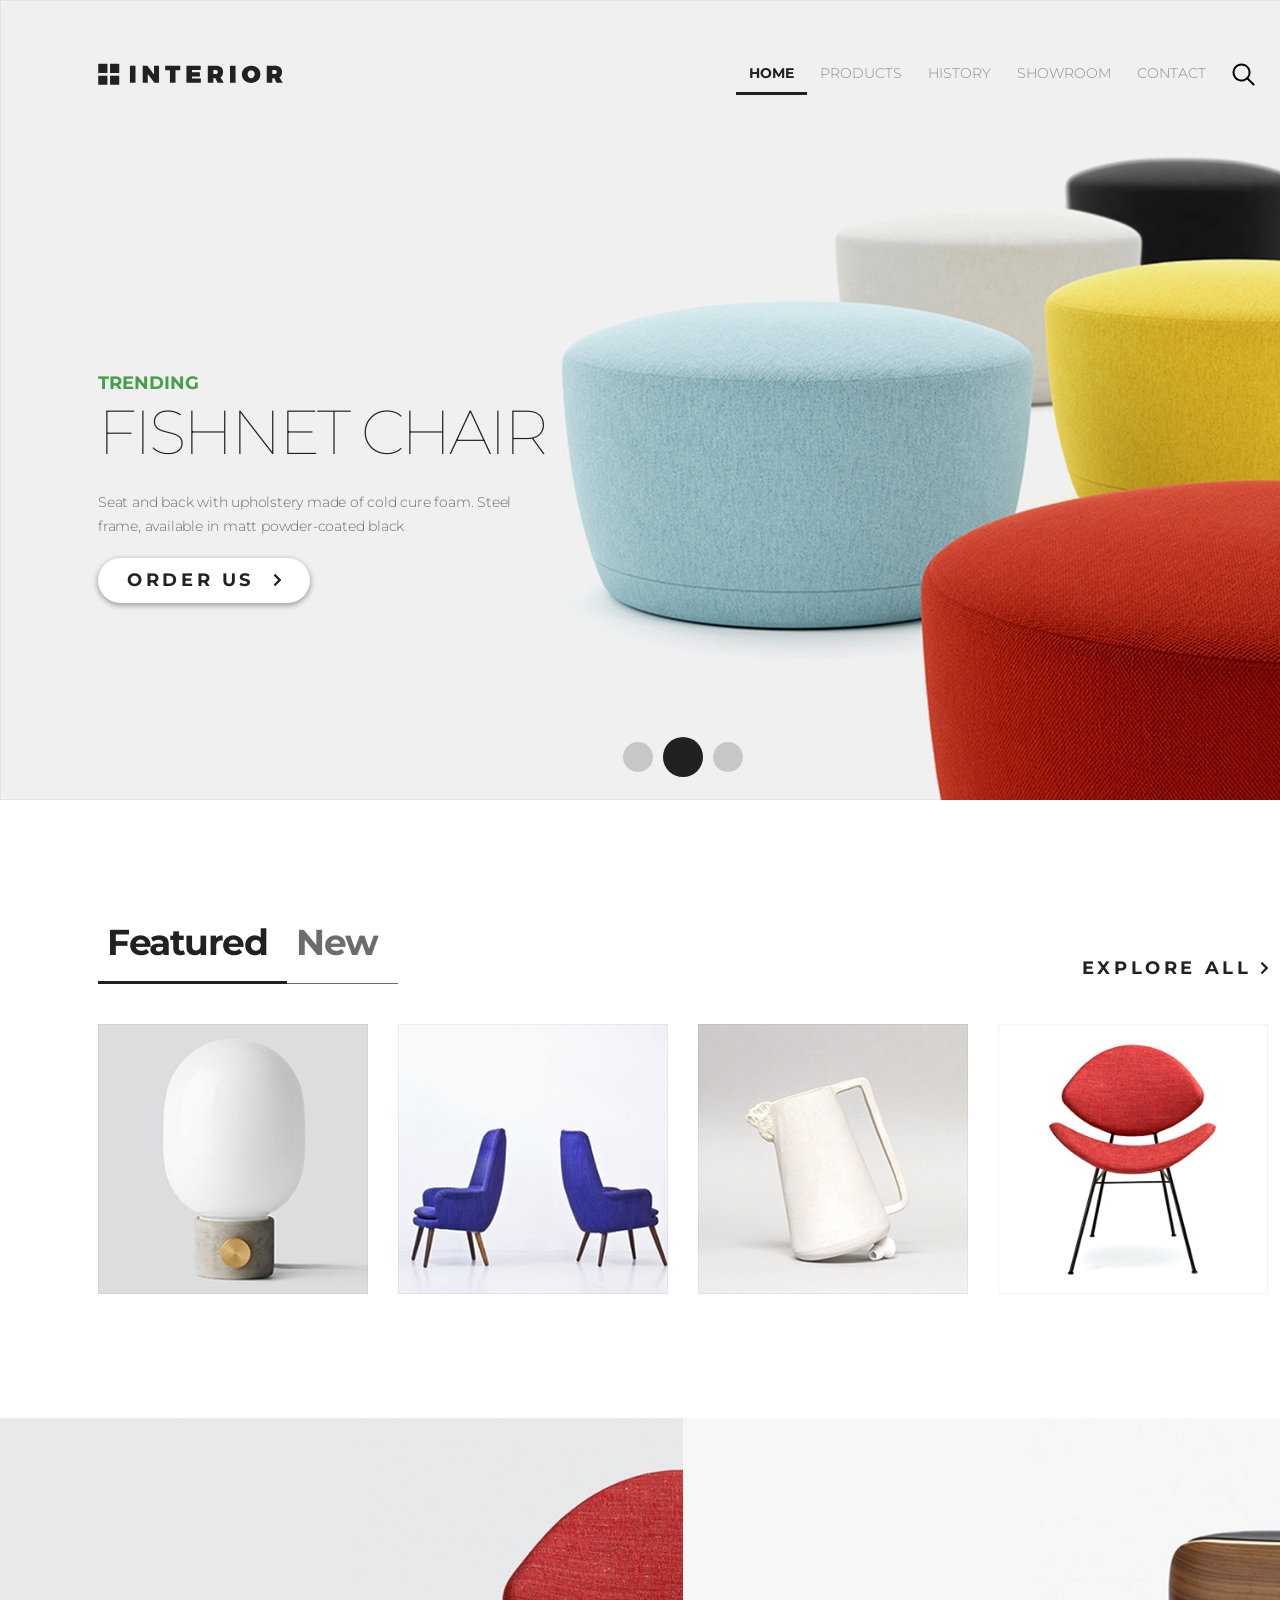
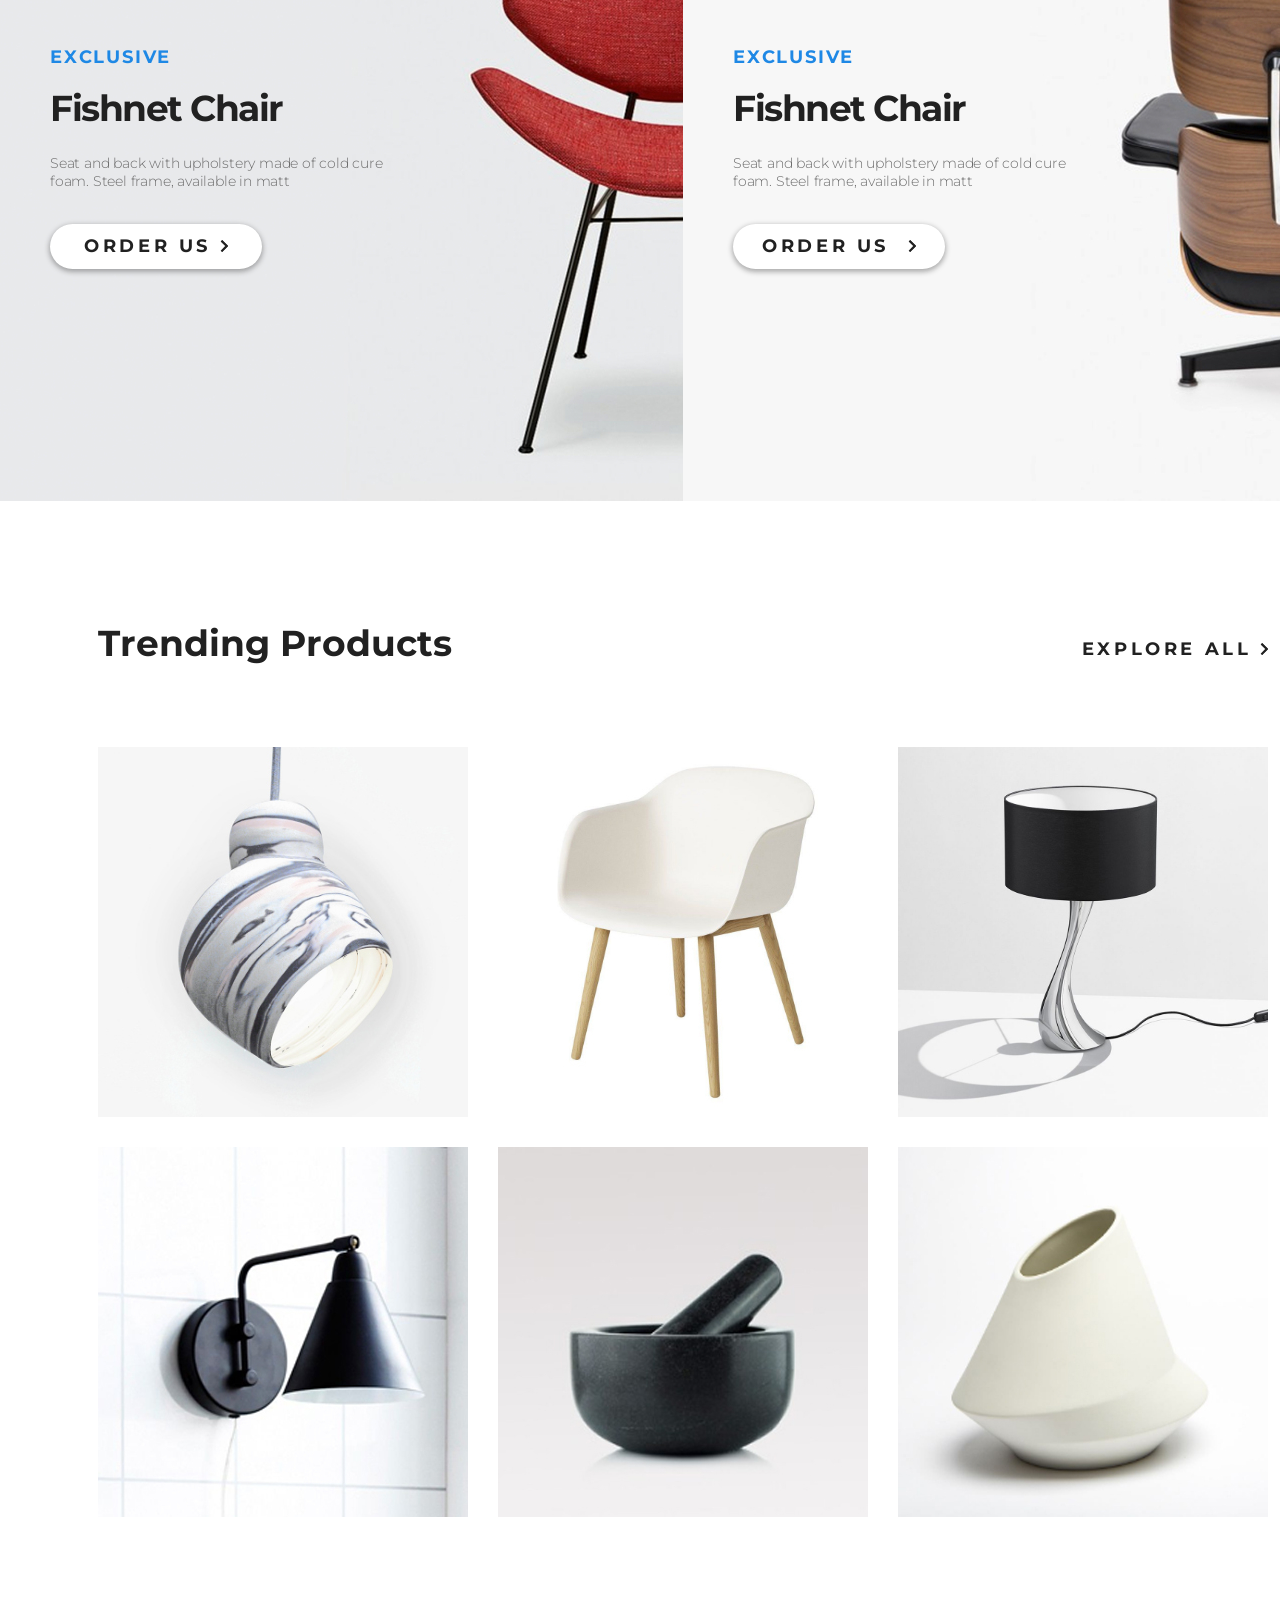
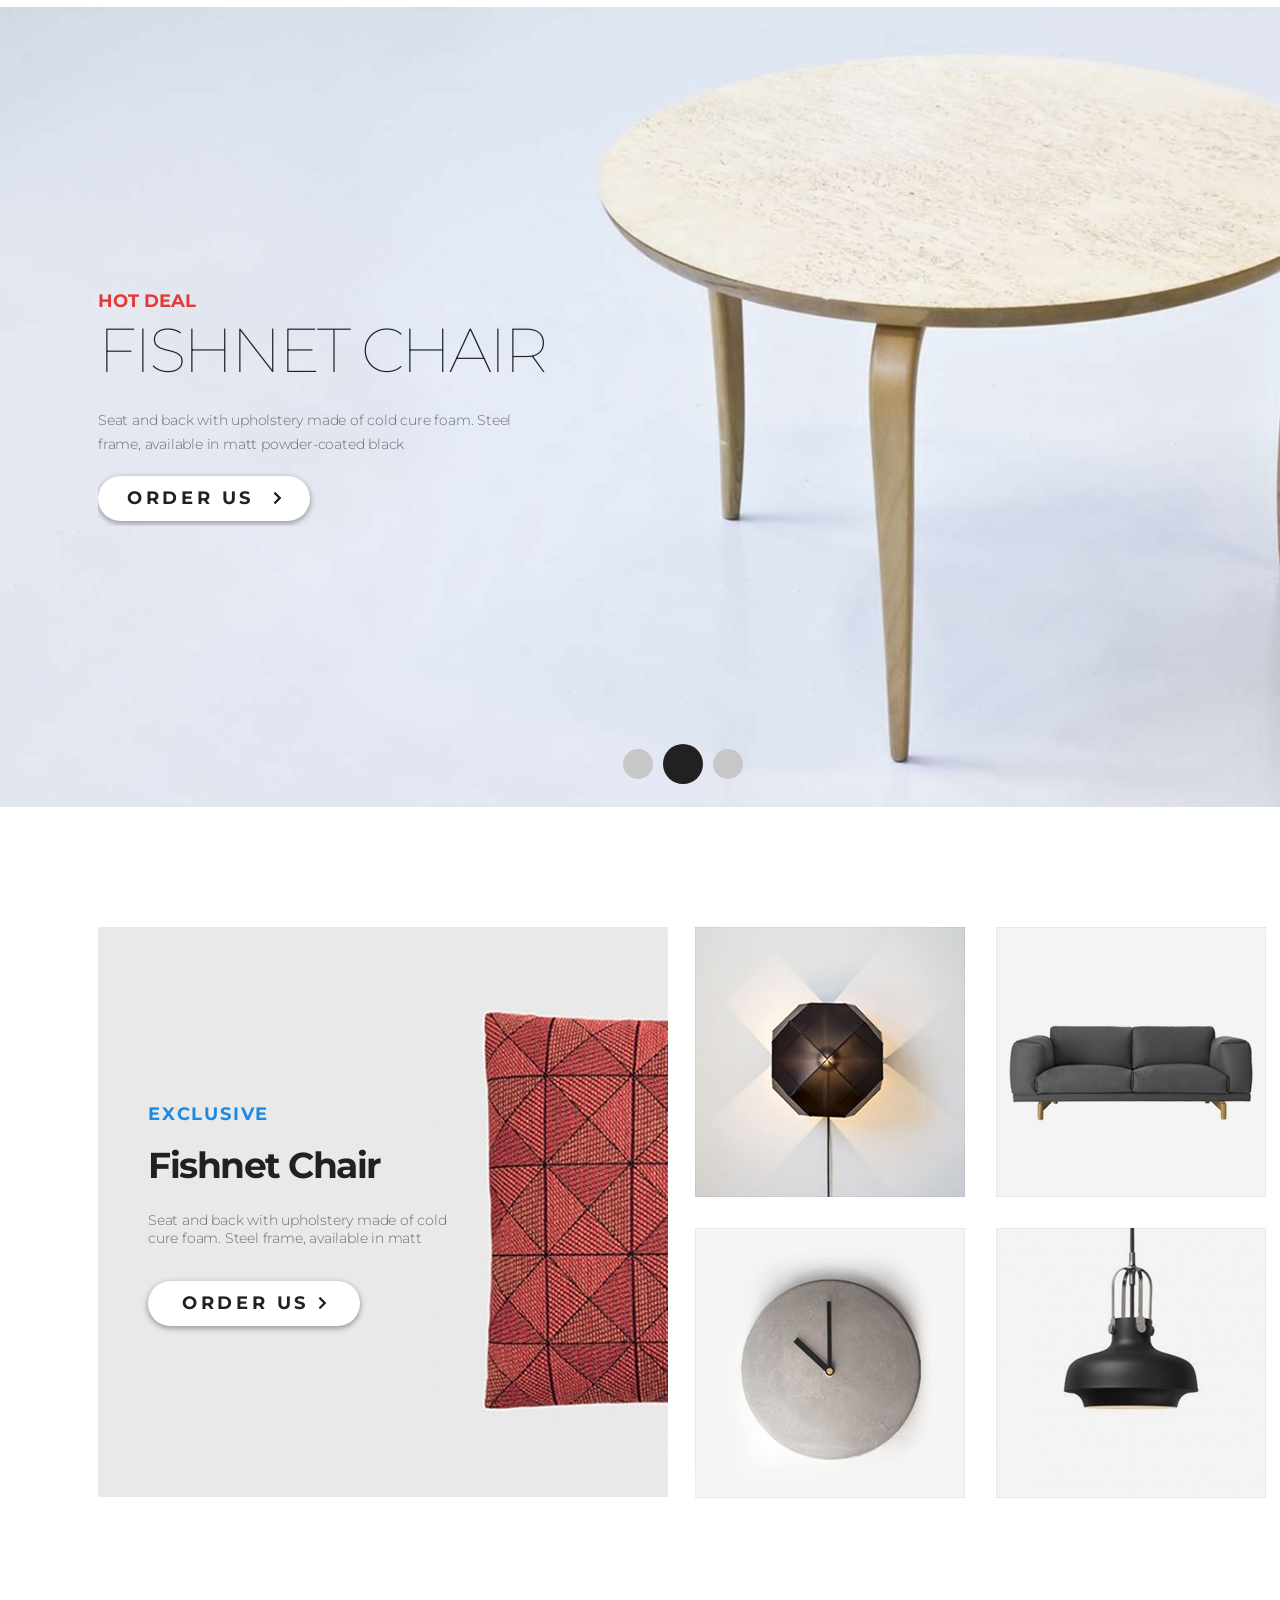
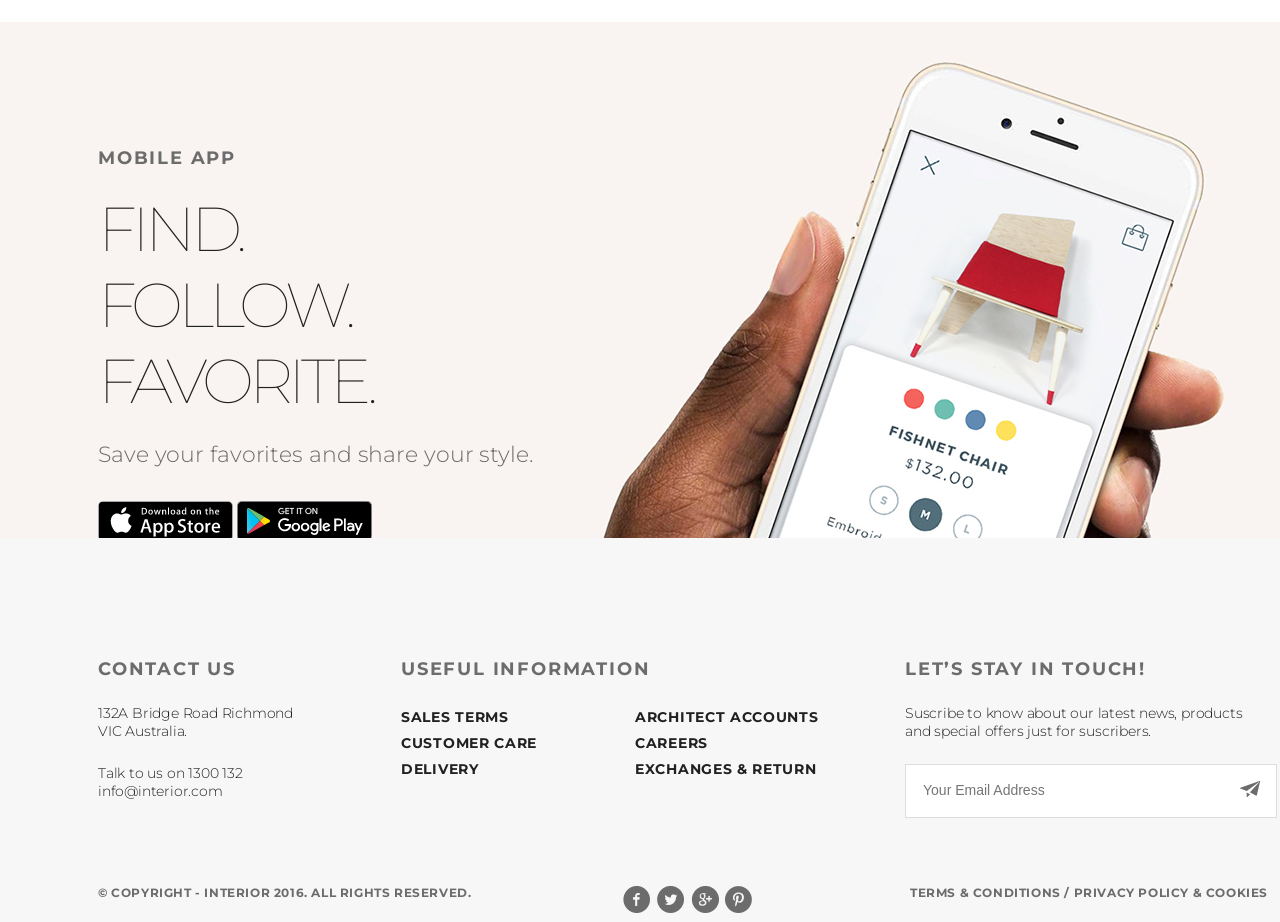
==== commit 8b56066f: "lesson07" ====
--- a/index.html
+++ b/index.html
@@ -12,7 +12,7 @@
 
 <body>
     <div class="container">
-        <section class="slider padding-site">
+        <section class="slider padding-site clearfix">
             <header class="header">
                 <a href="index.html"><img class="logo" src="img/logo.svg" alt="logo"></a>
                 <ul class="menu clearfix">
@@ -96,7 +96,7 @@
                 <h4 class="trending-h4">Trending Products</h4>
                 <a href="#" class="products-explore">explore all <img src="img/arrow.svg" alt=""></a>
             </div>
-            <div class="trending-products">
+            <div class="trending-products trending-products_mt">
                 <a class="trending-product" href="#"><img src="img/product-11.jpg" alt="product"></a>
                 <a class="trending-product" href="#"><img src="img/product-21.jpg" alt="product"></a>
                 <a class="trending-product" href="#"><img src="img/product-31.jpg" alt="product"></a>
--- a/css/style.css
+++ b/css/style.css
@@ -1,6 +1,12 @@
 * {
     margin: 0;
     padding: 0;
+}
+
+html,
+body {
+    /*    для прижатия вниз footer*/
+    height: 100%;
 }
 
 body {
@@ -14,16 +20,16 @@
     clear: both;
 }
 
+/*центрирование содержимого сайта*/
+.container {
+    width: 1366px;
+    margin: 0 auto;
+}
+
 /*pading-и для некоторых секций*/
 .padding-site {
     padding-left: 98px;
     padding-right: 98px;
-}
-
-/*центрирование содержимого сайта*/
-.container {
-    width: 1366px;
-    margin: 0 auto;
 }
 
 .slider,
@@ -399,7 +405,8 @@
     margin-bottom: 0;
 }
 
-.exclusive-container:hover, .excl-prod:hover {
+.exclusive-container:hover,
+.excl-prod:hover {
     box-shadow: 0 5px 9px 2px rgba(33, 33, 33, 0.35);
 }
 
@@ -507,7 +514,7 @@
     text-align: left;
     width: 187px;
     display: inline-block;
-    margin-left: 98px; 
+    margin-left: 98px;
 }
 
 .block-useful {
@@ -587,7 +594,8 @@
     transition: 0.2s
 }
 
-.block-2-fonts span:hover, .submit-input:hover {
+.block-2-fonts span:hover,
+.submit-input:hover {
     color: cadetblue;
 }
 
@@ -595,4 +603,30 @@
     transform: scale(1.3);
     display: inline-block;
 }
+
 /*footer*/
+
+/*our-products*/
+
+.our-products {
+    height: 360px;
+    background-color: #f5f5f5;
+}
+
+.our-products-text {
+    margin-top: 186px;
+    color: #212121;
+    font-size: 62px;
+    font-weight: 100;
+}
+
+.trending-products_mt {
+    padding-top: 60px;
+    clear: both;
+}
+
+/*our-products*/
+
+@media screen and (min-width: 1200px) {}
+
+@media screen and (max-width: 600px) {}
